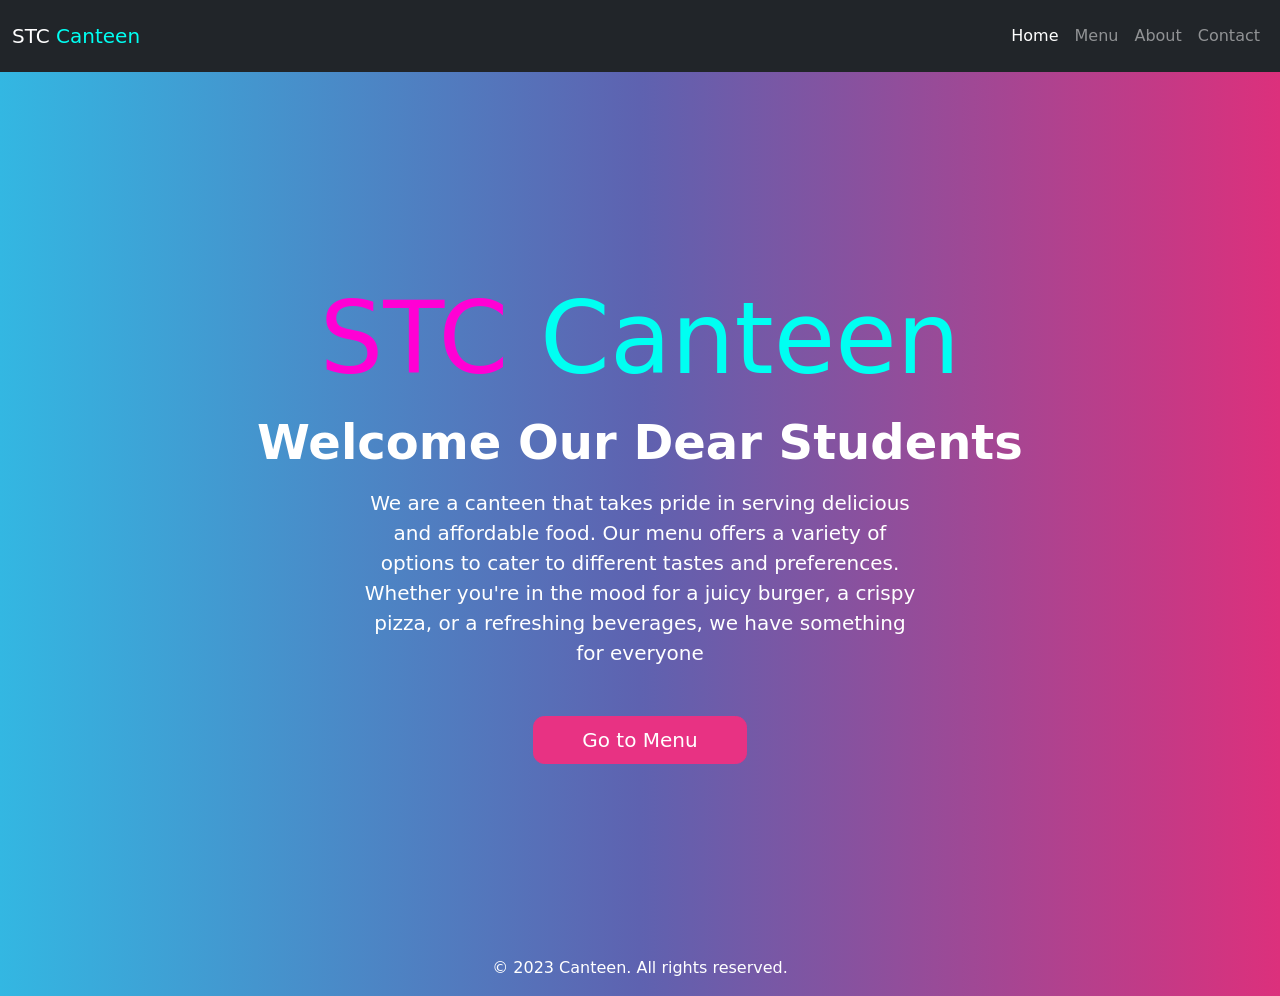
==== index.html @ 13a93c4c "Initial commit" ====
<!DOCTYPE html>
<html lang="en">

<head>
    <meta charset="UTF-8">
    <meta name="viewport" content="width=device-width, initial-scale=1.0">
    <title>Canteen Website - Home</title>
    <link rel="stylesheet" href="link rel=" href="https://fonts.googleapis.com">
    <link rel="preconnect" href="https://fonts.gstatic.com" crossorigin>
    <link
        href="https://fonts.googleapis.com/css2?family=Nunito:ital,wght@0,200;0,300;0,400;0,500;0,600;0,700;0,800;0,900;0,1000;1,200;1,300;1,400;1,500;1,600;1,700;1,800;1,900;1,1000&display=swap"
        rel="stylesheet">
    <link rel="stylesheet" href="https://stackpath.bootstrapcdn.com/bootstrap/4.5.2/css/bootstrap.min.css">
    <link rel="stylesheet" href="bootstrap.min (1).css">
    <link rel="stylesheet" href="style.css">
</head>

<body class="d-flex flex-column h-100">
    <header>
        <nav class=" navbar navbar-expand-lg navbar-dark bg-dark">
            <div class="container-fluid">
                <div class="navbar-brand">STC <span>Canteen</span></div>
                <button class="navbar-toggler" type="button" data-toggle="collapse" data-target="#navbarNav"
                    aria-controls="navbarNav" aria-expanded="false" aria-label="Toggle navigation">
                    <span class="navbar-toggler-icon"></span>
                </button>
                <div class="collapse navbar-collapse" id="navbarNav">
                    <ul class="navbar-nav ml-auto">
                        <li class="nav-item active">
                            <a class="nav-link" href="index.html">Home</a>
                        </li>
                        <li class="nav-item">
                            <a class="nav-link" href="menu.html">Menu</a>
                        </li>
                        <li class="nav-item">
                            <a class="nav-link" href="about.html">About</a>
                        </li>
                        <li class="nav-item">
                            <a class="nav-link" href="contact.html">Contact</a>
                        </li>
                    </ul>
                </div>
            </div>
        </nav>
    </header>
    <main>
        <div class="px-4 py-5 my-5 text-center">
            <div class="logo">STC<span> Canteen</span></div>
            <h1 class="display-5 fw-bold text-body-emphasis">Welcome Our Dear Students</h1>
            <div class="col-lg-6 mx-auto">
                <p class="lead mb-4">We are a canteen that takes pride in serving delicious and affordable food. Our menu offers a variety of options to cater to different tastes and preferences. Whether you're in the mood for a juicy burger, a crispy pizza, or a refreshing beverages, we have something for everyone</p>
                <div class="d-grid gap-2 d-sm-flex justify-content-sm-center">
                    <button type="button" class="btn btn-primary btn-lg px-4 gap-3"><a href="menu.html">Go to Menu</a></button>
                </div>
            </div>
        </div>
    </main>
    <footer>
        <div class="container text-center">
          <p>&copy; 2023 Canteen. All rights reserved.</p>
        </div>
      </footer>
</body>

</html>
---- style.css ----
/* Add custom styles here */

  
  #menu h2 {
    margin-bottom: 40px;
  }
  
  .card {
    border: none;
    transition: transform 0.2s;
  }
  
  .card:hover {
    transform: scale(1.05);
  }
.logo{
    font-size: 100px;
    font-weight: 30px;
    color: rgb(255, 0, 212);
}
span{
    color: rgb(0, 255, 242);
}
.nav-brand{
    color: rgb(255, 0, 212);
}
a{
    text-decoration: none;
}
svg.bi bi-facebook{
    padding: 100px;
}
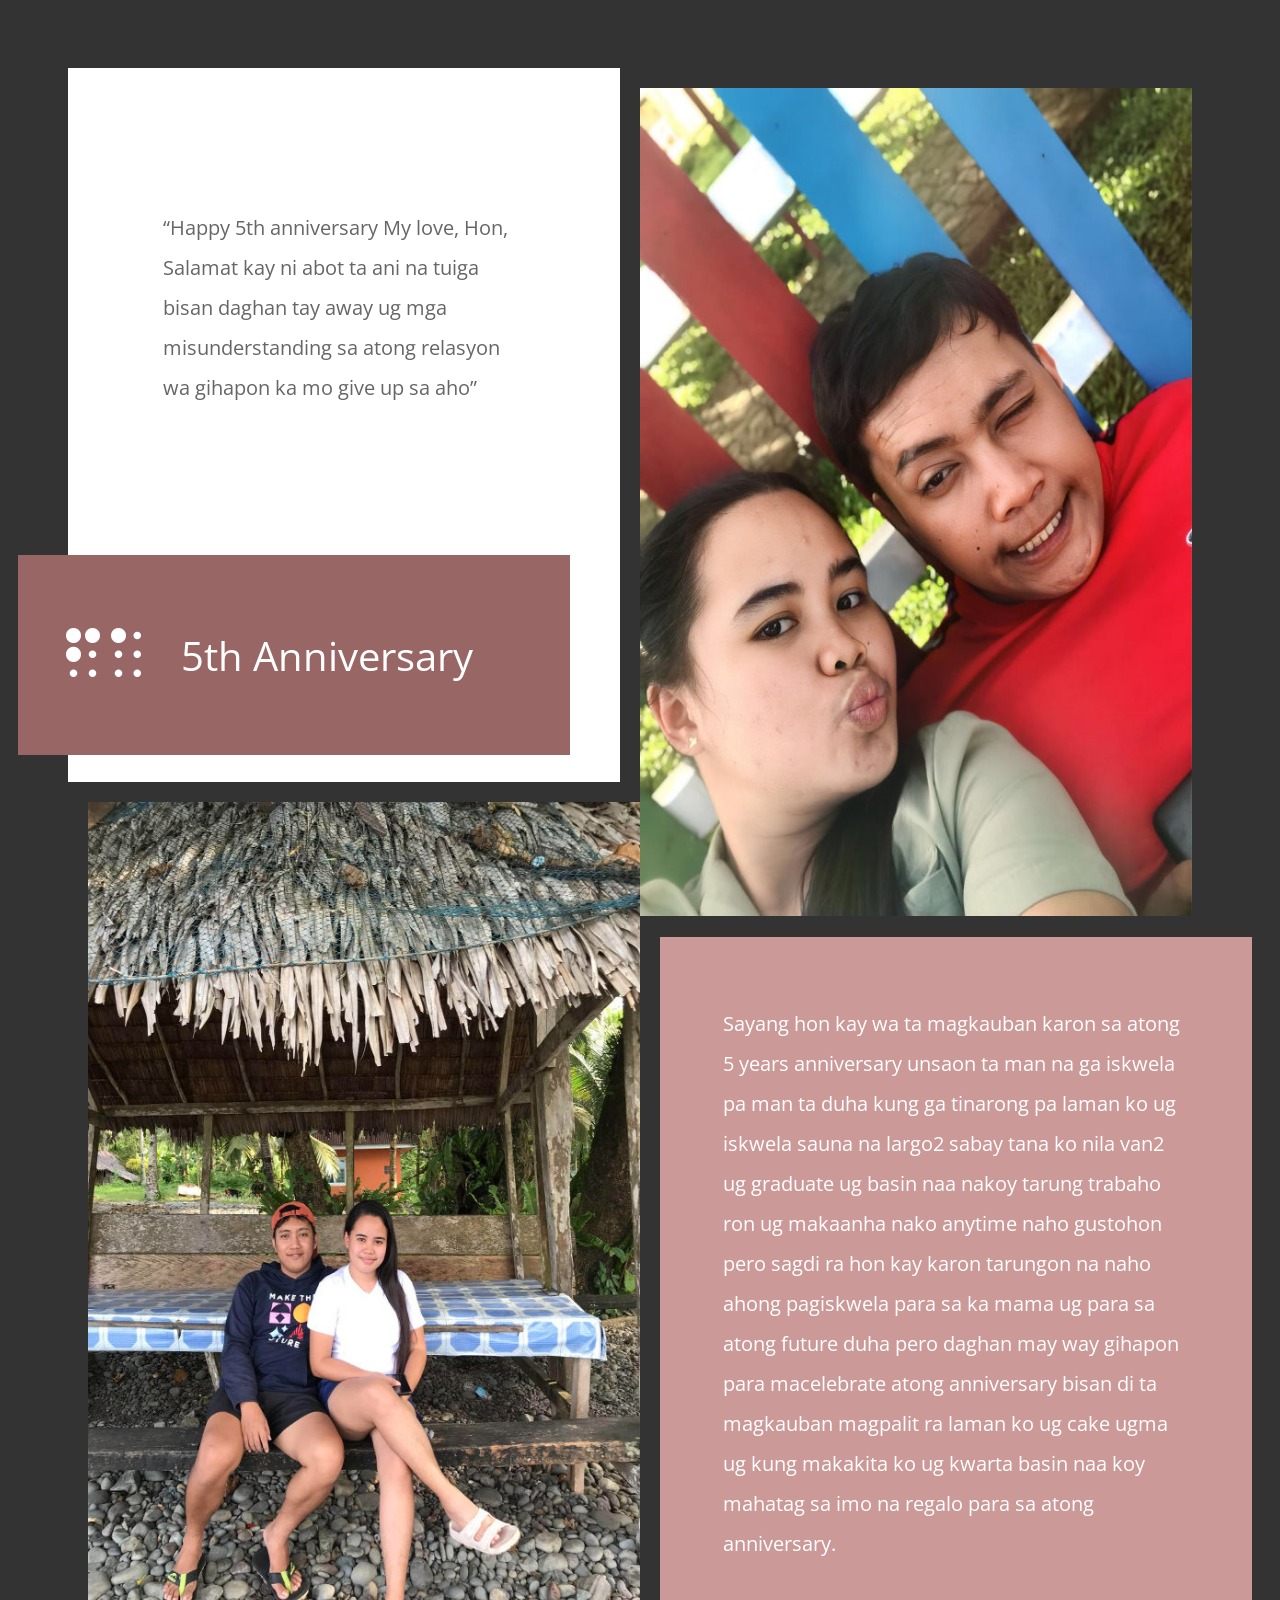
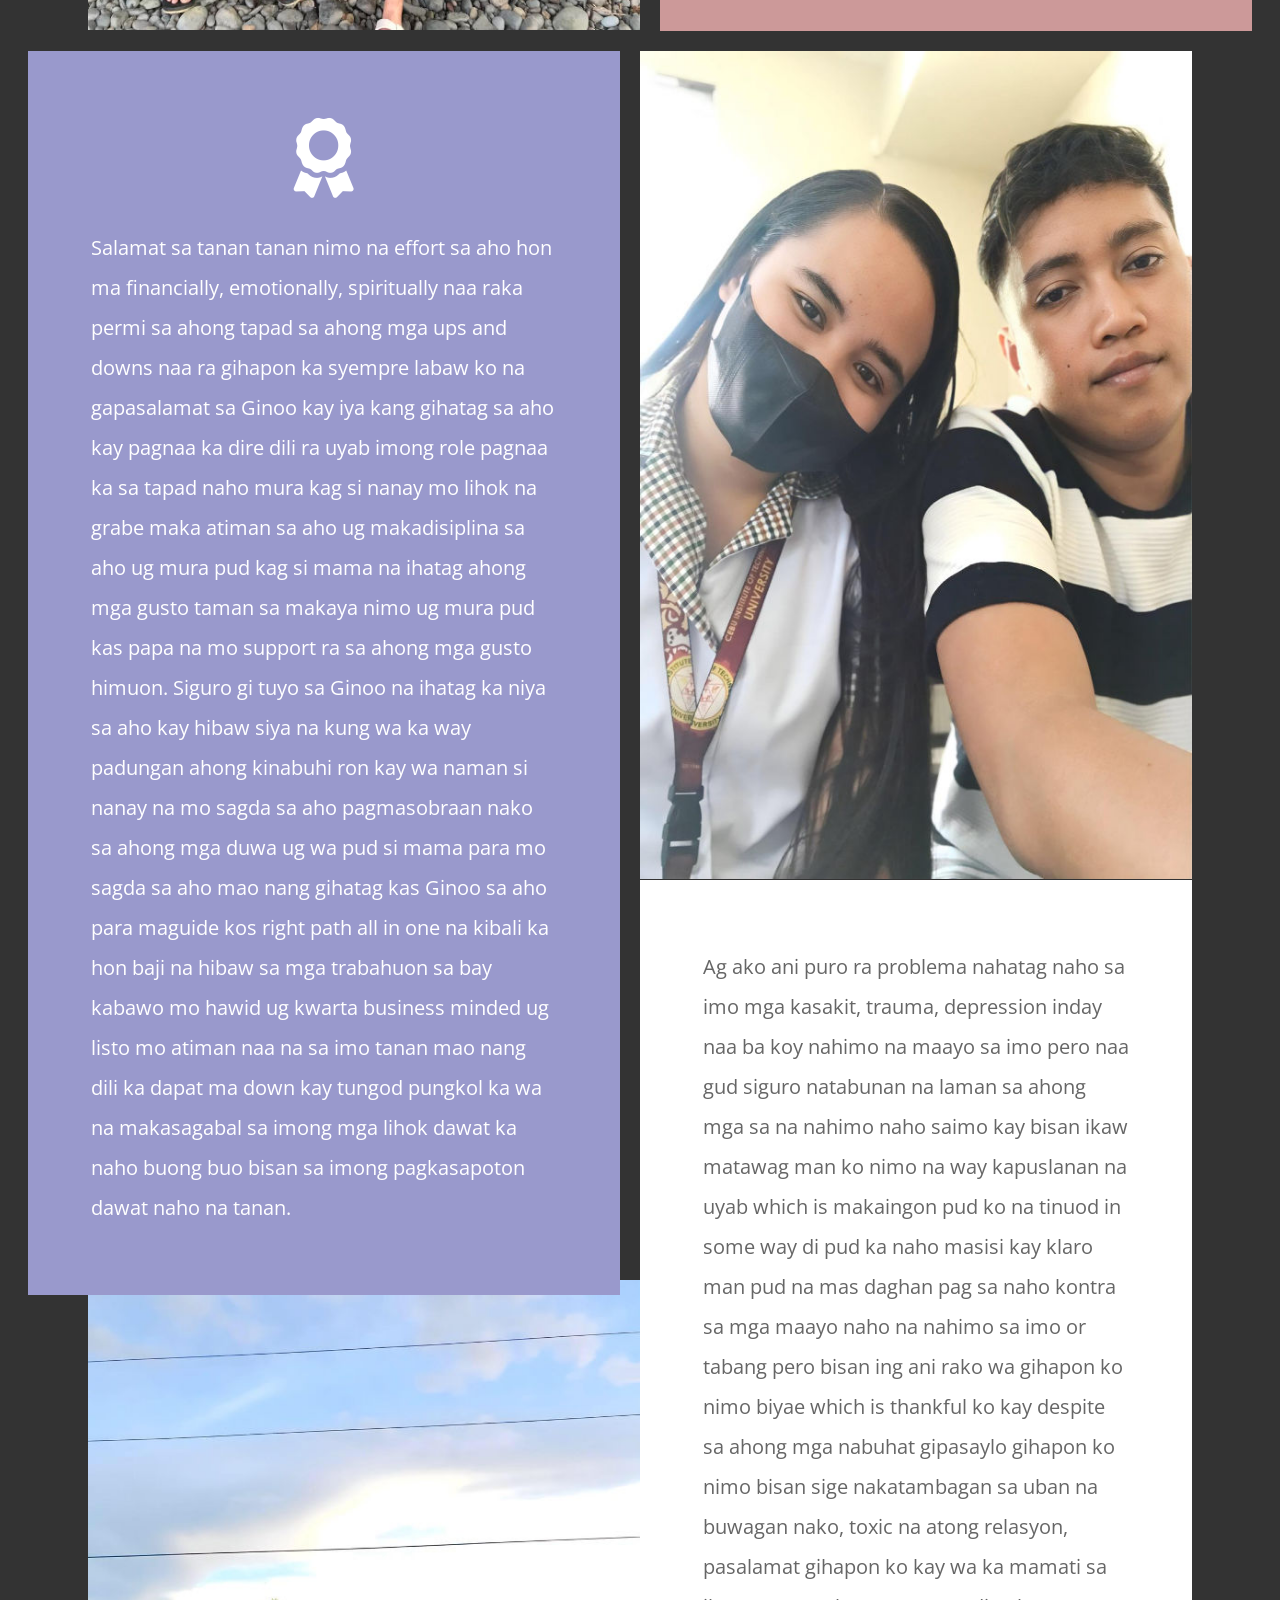
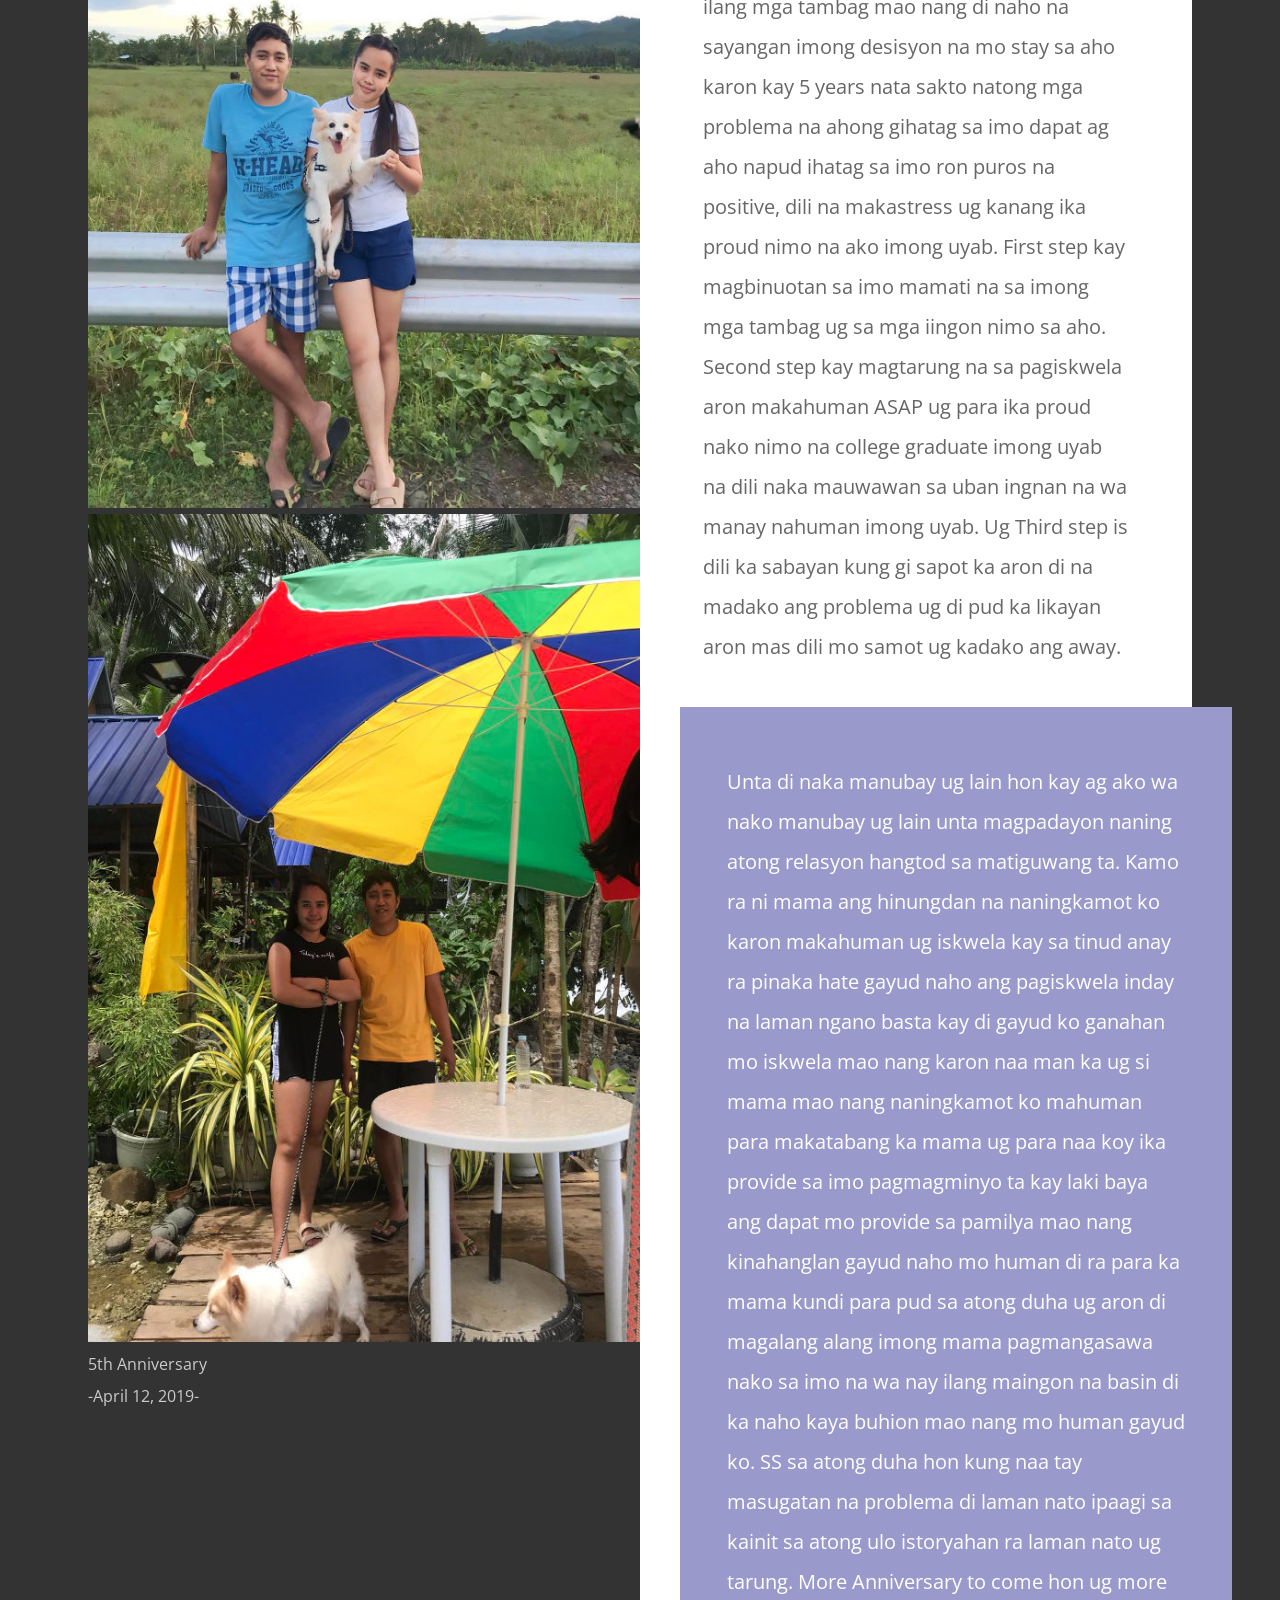
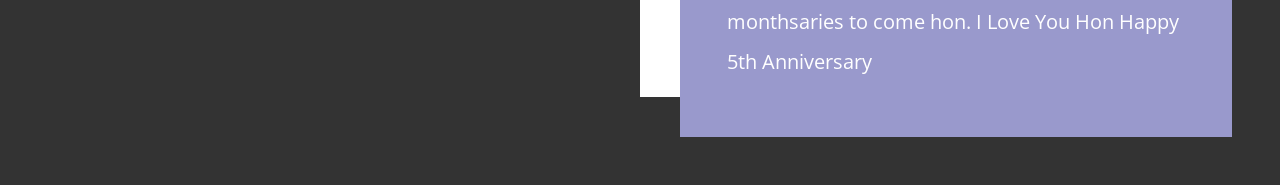
==== commit cb80a4be: "initial commit" ====
--- a/index.html
+++ b/index.html
@@ -4,62 +4,171 @@
 <head>
     <meta charset="UTF-8">
     <meta name="viewport" content="width=device-width, initial-scale=1.0">
-    <title>Canteen Website - Home</title>
-    <link rel="stylesheet" href="link rel=" href="https://fonts.googleapis.com">
-    <link rel="preconnect" href="https://fonts.gstatic.com" crossorigin>
-    <link
-        href="https://fonts.googleapis.com/css2?family=Nunito:ital,wght@0,200;0,300;0,400;0,500;0,600;0,700;0,800;0,900;0,1000;1,200;1,300;1,400;1,500;1,600;1,700;1,800;1,900;1,1000&display=swap"
-        rel="stylesheet">
-    <link rel="stylesheet" href="https://stackpath.bootstrapcdn.com/bootstrap/4.5.2/css/bootstrap.min.css">
-    <link rel="stylesheet" href="bootstrap.min (1).css">
-    <link rel="stylesheet" href="style.css">
+    <meta http-equiv="X-UA-Compatible" content="ie=edge">
+    <title>5th Anniversary</title>
+
+    <link rel="stylesheet" href="https://fonts.googleapis.com/css?family=Open+Sans:400,600">
+    <link rel="stylesheet" href="css/all.min.css">
+    <link rel="stylesheet" href="css/tooplate-style.css">
 </head>
 
-<body class="d-flex flex-column h-100">
-    <header>
-        <nav class=" navbar navbar-expand-lg navbar-dark bg-dark">
-            <div class="container-fluid">
-                <div class="navbar-brand">STC <span>Canteen</span></div>
-                <button class="navbar-toggler" type="button" data-toggle="collapse" data-target="#navbarNav"
-                    aria-controls="navbarNav" aria-expanded="false" aria-label="Toggle navigation">
-                    <span class="navbar-toggler-icon"></span>
-                </button>
-                <div class="collapse navbar-collapse" id="navbarNav">
-                    <ul class="navbar-nav ml-auto">
-                        <li class="nav-item active">
-                            <a class="nav-link" href="index.html">Home</a>
-                        </li>
-                        <li class="nav-item">
-                            <a class="nav-link" href="menu.html">Menu</a>
-                        </li>
-                        <li class="nav-item">
-                            <a class="nav-link" href="about.html">About</a>
-                        </li>
-                        <li class="nav-item">
-                            <a class="nav-link" href="contact.html">Contact</a>
-                        </li>
-                    </ul>
+<body class="tm-bg-dark">
+    <main class="tm-container masonry">
+        <div class="item tm-bg-white tm-block tm-block-left" data-desktop-seq-no="1" data-mobile-seq-no="1">
+            <p class="tm-hero-text">&ldquo;Happy 5th anniversary My love, Hon, Salamat kay ni abot ta ani na tuiga bisan daghan tay away
+                 ug mga misunderstanding sa atong relasyon wa gihapon ka mo give up sa aho&rdquo;</p>
+            <header class="tm-block-brand">
+                <div class="tm-bg-primary-dark tm-text-white tm-block-brand-inner">
+                    <i class="fas fa-braille fa-3x"></i>
+                    <h1 class="tm-brand-name">5th Anniversary</h1>
                 </div>
+            </header>
+        </div>
+        <div class="item" data-desktop-seq-no="2" data-mobile-seq-no="4">
+            <img src="img/jen1.jpg" alt="Image" class="tm-img-left">
+        </div>
+        <div class="item tm-bg-secondary tm-text-white tm-block tm-block-wider tm-block-pad tm-block-left-2" data-desktop-seq-no="3"
+            data-mobile-seq-no="5">
+            <i class="fas fa-award fa-4x tm-block-icon"></i>
+            <p>Salamat sa tanan tanan nimo na effort sa aho hon ma financially, emotionally, spiritually naa raka permi sa ahong tapad sa ahong mga ups and downs naa ra gihapon ka syempre labaw ko na gapasalamat sa Ginoo kay iya kang gihatag sa aho kay pagnaa ka dire dili ra uyab imong role pagnaa ka sa tapad naho 
+                mura kag si nanay mo lihok na grabe maka atiman sa aho ug makadisiplina sa aho ug mura pud kag si mama na ihatag ahong mga gusto taman sa makaya nimo ug mura pud kas papa na mo support ra sa ahong mga gusto himuon. Siguro gi tuyo sa Ginoo na ihatag ka niya sa aho kay hibaw siya na kung wa ka way padungan ahong kinabuhi ron kay wa naman si nanay na mo sagda sa aho pagmasobraan nako sa ahong mga duwa ug wa pud si mama para mo sagda sa aho 
+                mao nang gihatag kas Ginoo sa aho para maguide kos right path all in one na kibali ka hon baji na hibaw sa mga trabahuon sa bay kabawo mo hawid ug kwarta business minded ug listo mo atiman naa na sa imo tanan mao nang dili ka dapat ma down kay tungod pungkol ka wa na makasagabal sa imong mga lihok dawat ka naho buong buo bisan sa imong pagkasapoton dawat naho na tanan.</p>
+        </div>
+        <div class="item" data-desktop-seq-no="4" data-mobile-seq-no="8">
+            <img src="img/jen2.jpg" alt="Image" class="tm-img-left">
+        </div>
+        <div class="item" data-desktop-seq-no="4" data-mobile-seq-no="8">
+            <img src="img/jen5.jpg" alt="Image" class="tm-img-left">
+        </div>
+        <div class="tm-footer" id="tmFooter" data-desktop-seq-no="5" data-mobile-seq-no="9">
+            <footer>
+                
+                <p>5th Anniversary </p>
+                <p>-April 12, 2019-</p>
+            </footer>
+        </div>
+        <div class="item" data-desktop-seq-no="6" data-mobile-seq-no="2">
+            <img src="img/jen3.jpg" alt="Image">
+        </div>
+        <div class="item tm-block-right" data-desktop-seq-no="7" data-mobile-seq-no="3">
+            <div class="tm-block-right-inner tm-bg-primary-light tm-text-white tm-block tm-block-wider tm-block-pad">
+                
+                <p> Sayang hon kay wa ta magkauban karon sa atong 5 years anniversary unsaon ta man na ga iskwela pa man ta duha kung ga tinarong pa laman ko ug iskwela sauna na largo2 sabay tana ko nila van2 ug graduate ug basin naa nakoy tarung trabaho ron ug makaanha nako anytime naho gustohon pero sagdi ra hon kay karon tarungon na naho ahong pagiskwela para sa ka mama ug para sa atong future duha pero daghan may way gihapon para macelebrate atong anniversary bisan di ta magkauban magpalit ra laman ko ug cake ugma 
+                    ug kung makakita ko ug kwarta basin naa koy mahatag sa imo na regalo para sa atong anniversary.</p>
             </div>
-        </nav>
-    </header>
-    <main>
-        <div class="px-4 py-5 my-5 text-center">
-            <div class="logo">STC<span> Canteen</span></div>
-            <h1 class="display-5 fw-bold text-body-emphasis">Welcome Our Dear Students</h1>
-            <div class="col-lg-6 mx-auto">
-                <p class="lead mb-4">We are a canteen that takes pride in serving delicious and affordable food. Our menu offers a variety of options to cater to different tastes and preferences. Whether you're in the mood for a juicy burger, a crispy pizza, or a refreshing beverages, we have something for everyone</p>
-                <div class="d-grid gap-2 d-sm-flex justify-content-sm-center">
-                    <button type="button" class="btn btn-primary btn-lg px-4 gap-3"><a href="menu.html">Go to Menu</a></button>
+        </div>
+
+        <div class="item" data-desktop-seq-no="8" data-mobile-seq-no="6">
+            <img src="img/jen4.jpg" alt="Image">
+        </div>
+
+        <div class="item tm-bg-white tm-block tm-form-section" data-desktop-seq-no="9" data-mobile-seq-no="7">
+            <div class="tm-form-container tm-block-pad tm-pb-0">
+                <header>
+                    <p>Ag ako ani puro ra problema nahatag naho sa imo mga kasakit, trauma, depression inday naa ba koy nahimo na maayo sa imo pero naa gud siguro natabunan na laman sa ahong mga sa na nahimo naho saimo kay bisan ikaw matawag man ko nimo na way kapuslanan na uyab which is makaingon pud ko na tinuod in some way di pud ka naho masisi kay klaro man pud na mas daghan pag sa naho kontra sa mga maayo naho na nahimo sa imo or tabang pero bisan ing ani rako wa gihapon ko nimo biyae which is thankful ko kay despite sa ahong mga nabuhat gipasaylo gihapon ko nimo bisan sige nakatambagan sa uban na buwagan nako,
+                         toxic na atong relasyon, pasalamat gihapon ko kay wa ka mamati sa ilang mga tambag mao nang di naho na sayangan imong desisyon na mo stay sa aho karon kay 5 years nata sakto natong mga problema na ahong gihatag sa imo dapat ag aho napud ihatag sa imo ron puros na positive, dili na makastress ug kanang ika proud nimo na ako imong uyab.
+                         First step kay magbinuotan sa imo mamati na sa imong mga tambag ug sa mga iingon nimo sa aho. Second step kay magtarung na sa pagiskwela aron makahuman ASAP ug para ika proud nako nimo na college graduate imong uyab na dili naka mauwawan sa uban ingnan na wa manay nahuman imong uyab.
+                         Ug Third step is dili ka sabayan kung gi sapot ka aron di na madako ang problema ug di pud ka likayan aron mas dili mo samot ug kadako ang away.</p>
+                </header>
+                
+            </div>
+
+            <div class="tm-form-section-tag">
+                <div class="tm-bg-secondary tm-text-white tm-block-pad tm-form-section-tag-inner">
+                    
+                    <p>Unta di naka manubay ug lain hon kay ag ako wa nako manubay ug lain unta magpadayon naning atong relasyon hangtod sa matiguwang ta.
+                        Kamo ra ni mama ang hinungdan na naningkamot ko karon makahuman ug iskwela kay sa tinud anay ra pinaka hate gayud naho ang pagiskwela inday na laman ngano basta kay di gayud ko ganahan mo iskwela mao nang karon naa man ka ug si mama mao nang naningkamot ko mahuman para makatabang ka mama ug para naa koy ika provide sa imo pagmagminyo ta kay laki baya ang dapat mo provide sa pamilya mao nang 
+                        kinahanglan gayud naho mo human di ra para ka mama kundi para pud sa atong duha ug aron di magalang alang imong mama pagmangasawa nako sa imo na wa nay ilang maingon na basin di ka naho kaya buhion mao nang mo human gayud ko. SS sa atong duha hon kung naa tay masugatan na problema di laman nato ipaagi sa kainit sa atong ulo istoryahan ra laman nato ug tarung. More Anniversary to come hon ug more monthsaries to come hon.
+                        I Love You Hon Happy 5th Anniversary</p>
                 </div>
             </div>
         </div>
+        
+
     </main>
-    <footer>
-        <div class="container text-center">
-          <p>&copy; 2023 Canteen. All rights reserved.</p>
-        </div>
-      </footer>
+    <script src="js/jquery-3.3.1.min.js"></script>
+    <script>
+
+        let callAdjustLayout;
+        let currentLayout = "desktop",
+            nextLayout = "desktop";
+
+        function detectIE() {
+            var ua = window.navigator.userAgent;
+
+            var msie = ua.indexOf('MSIE ');
+            if (msie > 0) {
+                return parseInt(ua.substring(msie + 5, ua.indexOf('.', msie)), 10);
+            }
+
+            var trident = ua.indexOf('Trident/');
+            if (trident > 0) {
+                var rv = ua.indexOf('rv:');
+                return parseInt(ua.substring(rv + 3, ua.indexOf('.', rv)), 10);
+            }
+
+            var edge = ua.indexOf('Edge/');
+            if (edge > 0) {
+                return parseInt(ua.substring(edge + 5, ua.indexOf('.', edge)), 10);
+            }
+
+            return false;
+        }
+
+
+        function adjustLayout() {
+            let block1, block2, block3, block4, block5, block6, block7, block8, block9;
+
+            if (window.innerWidth <= 1199) {
+                nextLayout = "mobile";
+                block1 = $("div[data-mobile-seq-no='1']");
+                block2 = $("div[data-mobile-seq-no='2']");
+                block3 = $("div[data-mobile-seq-no='3']");
+                block4 = $("div[data-mobile-seq-no='4']");
+                block5 = $("div[data-mobile-seq-no='5']");
+                block6 = $("div[data-mobile-seq-no='6']");
+                block7 = $("div[data-mobile-seq-no='7']");
+                block8 = $("div[data-mobile-seq-no='8']");
+                block9 = $("div[data-mobile-seq-no='9']");
+            } else {
+                nextLayout = "desktop";
+                block1 = $("div[data-desktop-seq-no='1']");
+                block2 = $("div[data-desktop-seq-no='2']");
+                block3 = $("div[data-desktop-seq-no='3']");
+                block4 = $("div[data-desktop-seq-no='4']");
+                block5 = $("div[data-desktop-seq-no='5']");
+                block6 = $("div[data-desktop-seq-no='6']");
+                block7 = $("div[data-desktop-seq-no='7']");
+                block8 = $("div[data-desktop-seq-no='8']");
+                block9 = $("div[data-desktop-seq-no='9']");
+            }
+
+            if (nextLayout !== currentLayout) {
+                block1.after(block2.detach());
+                block2.after(block3.detach());
+                block3.after(block4.detach());
+                block4.after(block5.detach());
+                block5.after(block6.detach());
+                block6.after(block7.detach());
+                block7.after(block8.detach());
+                block8.after(block9.detach());
+                currentLayout = nextLayout;
+            }
+        }
+
+        window.onresize = function () {
+            clearTimeout(callAdjustLayout);
+            callAdjustLayout = setTimeout(adjustLayout, 100);
+        }
+
+        $(function () {
+            if (detectIE()) {
+                alert('Please use the latest version of Chrome or Firefox for best browsing experience.');
+            }
+
+            adjustLayout();
+        })
+    </script>
 </body>
 
 </html>
--- a/css/all.min.css
+++ b/css/all.min.css
@@ -0,0 +1,5 @@
+/*!
+ * Font Awesome Free 5.3.1 by @fontawesome - https://fontawesome.com
+ * License - https://fontawesome.com/license/free (Icons: CC BY 4.0, Fonts: SIL OFL 1.1, Code: MIT License)
+ */
+.fa,.fab,.fal,.far,.fas{-moz-osx-font-smoothing:grayscale;-webkit-font-smoothing:antialiased;display:inline-block;font-style:normal;font-variant:normal;text-rendering:auto;line-height:1}.fa-lg{font-size:1.33333em;line-height:.75em;vertical-align:-.0667em}.fa-xs{font-size:.75em}.fa-sm{font-size:.875em}.fa-1x{font-size:1em}.fa-2x{font-size:2em}.fa-3x{font-size:3em}.fa-4x{font-size:4em}.fa-5x{font-size:5em}.fa-6x{font-size:6em}.fa-7x{font-size:7em}.fa-8x{font-size:8em}.fa-9x{font-size:9em}.fa-10x{font-size:10em}.fa-fw{text-align:center;width:1.25em}.fa-ul{list-style-type:none;margin-left:2.5em;padding-left:0}.fa-ul>li{position:relative}.fa-li{left:-2em;position:absolute;text-align:center;width:2em;line-height:inherit}.fa-border{border:.08em solid #eee;border-radius:.1em;padding:.2em .25em .15em}.fa-pull-left{float:left}.fa-pull-right{float:right}.fa.fa-pull-left,.fab.fa-pull-left,.fal.fa-pull-left,.far.fa-pull-left,.fas.fa-pull-left{margin-right:.3em}.fa.fa-pull-right,.fab.fa-pull-right,.fal.fa-pull-right,.far.fa-pull-right,.fas.fa-pull-right{margin-left:.3em}.fa-spin{animation:fa-spin 2s infinite linear}.fa-pulse{animation:fa-spin 1s infinite steps(8)}@keyframes fa-spin{0%{transform:rotate(0deg)}to{transform:rotate(1turn)}}.fa-rotate-90{-ms-filter:"progid:DXImageTransform.Microsoft.BasicImage(rotation=1)";transform:rotate(90deg)}.fa-rotate-180{-ms-filter:"progid:DXImageTransform.Microsoft.BasicImage(rotation=2)";transform:rotate(180deg)}.fa-rotate-270{-ms-filter:"progid:DXImageTransform.Microsoft.BasicImage(rotation=3)";transform:rotate(270deg)}.fa-flip-horizontal{-ms-filter:"progid:DXImageTransform.Microsoft.BasicImage(rotation=0, mirror=1)";transform:scaleX(-1)}.fa-flip-vertical{transform:scaleY(-1)}.fa-flip-horizontal.fa-flip-vertical,.fa-flip-vertical{-ms-filter:"progid:DXImageTransform.Microsoft.BasicImage(rotation=2, mirror=1)"}.fa-flip-horizontal.fa-flip-vertical{transform:scale(-1)}:root .fa-flip-horizontal,:root .fa-flip-vertical,:root .fa-rotate-90,:root .fa-rotate-180,:root .fa-rotate-270{-webkit-filter:none;filter:none}.fa-stack{display:inline-block;height:2em;line-height:2em;position:relative;vertical-align:middle;width:2em}.fa-stack-1x,.fa-stack-2x{left:0;position:absolute;text-align:center;width:100%}.fa-stack-1x{line-height:inherit}.fa-stack-2x{font-size:2em}.fa-inverse{color:#fff}.fa-500px:before{content:"\f26e"}.fa-accessible-icon:before{content:"\f368"}.fa-accusoft:before{content:"\f369"}.fa-ad:before{content:"\f641"}.fa-address-book:before{content:"\f2b9"}.fa-address-card:before{content:"\f2bb"}.fa-adjust:before{content:"\f042"}.fa-adn:before{content:"\f170"}.fa-adversal:before{content:"\f36a"}.fa-affiliatetheme:before{content:"\f36b"}.fa-air-freshener:before{content:"\f5d0"}.fa-algolia:before{content:"\f36c"}.fa-align-center:before{content:"\f037"}.fa-align-justify:before{content:"\f039"}.fa-align-left:before{content:"\f036"}.fa-align-right:before{content:"\f038"}.fa-alipay:before{content:"\f642"}.fa-allergies:before{content:"\f461"}.fa-amazon:before{content:"\f270"}.fa-amazon-pay:before{content:"\f42c"}.fa-ambulance:before{content:"\f0f9"}.fa-american-sign-language-interpreting:before{content:"\f2a3"}.fa-amilia:before{content:"\f36d"}.fa-anchor:before{content:"\f13d"}.fa-android:before{content:"\f17b"}.fa-angellist:before{content:"\f209"}.fa-angle-double-down:before{content:"\f103"}.fa-angle-double-left:before{content:"\f100"}.fa-angle-double-right:before{content:"\f101"}.fa-angle-double-up:before{content:"\f102"}.fa-angle-down:before{content:"\f107"}.fa-angle-left:before{content:"\f104"}.fa-angle-right:before{content:"\f105"}.fa-angle-up:before{content:"\f106"}.fa-angry:before{content:"\f556"}.fa-angrycreative:before{content:"\f36e"}.fa-angular:before{content:"\f420"}.fa-ankh:before{content:"\f644"}.fa-app-store:before{content:"\f36f"}.fa-app-store-ios:before{content:"\f370"}.fa-apper:before{content:"\f371"}.fa-apple:before{content:"\f179"}.fa-apple-alt:before{content:"\f5d1"}.fa-apple-pay:before{content:"\f415"}.fa-archive:before{content:"\f187"}.fa-archway:before{content:"\f557"}.fa-arrow-alt-circle-down:before{content:"\f358"}.fa-arrow-alt-circle-left:before{content:"\f359"}.fa-arrow-alt-circle-right:before{content:"\f35a"}.fa-arrow-alt-circle-up:before{content:"\f35b"}.fa-arrow-circle-down:before{content:"\f0ab"}.fa-arrow-circle-left:before{content:"\f0a8"}.fa-arrow-circle-right:before{content:"\f0a9"}.fa-arrow-circle-up:before{content:"\f0aa"}.fa-arrow-down:before{content:"\f063"}.fa-arrow-left:before{content:"\f060"}.fa-arrow-right:before{content:"\f061"}.fa-arrow-up:before{content:"\f062"}.fa-arrows-alt:before{content:"\f0b2"}.fa-arrows-alt-h:before{content:"\f337"}.fa-arrows-alt-v:before{content:"\f338"}.fa-assistive-listening-systems:before{content:"\f2a2"}.fa-asterisk:before{content:"\f069"}.fa-asymmetrik:before{content:"\f372"}.fa-at:before{content:"\f1fa"}.fa-atlas:before{content:"\f558"}.fa-atom:before{content:"\f5d2"}.fa-audible:before{content:"\f373"}.fa-audio-description:before{content:"\f29e"}.fa-autoprefixer:before{content:"\f41c"}.fa-avianex:before{content:"\f374"}.fa-aviato:before{content:"\f421"}.fa-award:before{content:"\f559"}.fa-aws:before{content:"\f375"}.fa-backspace:before{content:"\f55a"}.fa-backward:before{content:"\f04a"}.fa-balance-scale:before{content:"\f24e"}.fa-ban:before{content:"\f05e"}.fa-band-aid:before{content:"\f462"}.fa-bandcamp:before{content:"\f2d5"}.fa-barcode:before{content:"\f02a"}.fa-bars:before{content:"\f0c9"}.fa-baseball-ball:before{content:"\f433"}.fa-basketball-ball:before{content:"\f434"}.fa-bath:before{content:"\f2cd"}.fa-battery-empty:before{content:"\f244"}.fa-battery-full:before{content:"\f240"}.fa-battery-half:before{content:"\f242"}.fa-battery-quarter:before{content:"\f243"}.fa-battery-three-quarters:before{content:"\f241"}.fa-bed:before{content:"\f236"}.fa-beer:before{content:"\f0fc"}.fa-behance:before{content:"\f1b4"}.fa-behance-square:before{content:"\f1b5"}.fa-bell:before{content:"\f0f3"}.fa-bell-slash:before{content:"\f1f6"}.fa-bezier-curve:before{content:"\f55b"}.fa-bible:before{content:"\f647"}.fa-bicycle:before{content:"\f206"}.fa-bimobject:before{content:"\f378"}.fa-binoculars:before{content:"\f1e5"}.fa-birthday-cake:before{content:"\f1fd"}.fa-bitbucket:before{content:"\f171"}.fa-bitcoin:before{content:"\f379"}.fa-bity:before{content:"\f37a"}.fa-black-tie:before{content:"\f27e"}.fa-blackberry:before{content:"\f37b"}.fa-blender:before{content:"\f517"}.fa-blind:before{content:"\f29d"}.fa-blogger:before{content:"\f37c"}.fa-blogger-b:before{content:"\f37d"}.fa-bluetooth:before{content:"\f293"}.fa-bluetooth-b:before{content:"\f294"}.fa-bold:before{content:"\f032"}.fa-bolt:before{content:"\f0e7"}.fa-bomb:before{content:"\f1e2"}.fa-bone:before{content:"\f5d7"}.fa-bong:before{content:"\f55c"}.fa-book:before{content:"\f02d"}.fa-book-open:before{content:"\f518"}.fa-book-reader:before{content:"\f5da"}.fa-bookmark:before{content:"\f02e"}.fa-bowling-ball:before{content:"\f436"}.fa-box:before{content:"\f466"}.fa-box-open:before{content:"\f49e"}.fa-boxes:before{content:"\f468"}.fa-braille:before{content:"\f2a1"}.fa-brain:before{content:"\f5dc"}.fa-briefcase:before{content:"\f0b1"}.fa-briefcase-medical:before{content:"\f469"}.fa-broadcast-tower:before{content:"\f519"}.fa-broom:before{content:"\f51a"}.fa-brush:before{content:"\f55d"}.fa-btc:before{content:"\f15a"}.fa-bug:before{content:"\f188"}.fa-building:before{content:"\f1ad"}.fa-bullhorn:before{content:"\f0a1"}.fa-bullseye:before{content:"\f140"}.fa-burn:before{content:"\f46a"}.fa-buromobelexperte:before{content:"\f37f"}.fa-bus:before{content:"\f207"}.fa-bus-alt:before{content:"\f55e"}.fa-business-time:before{content:"\f64a"}.fa-buysellads:before{content:"\f20d"}.fa-calculator:before{content:"\f1ec"}.fa-calendar:before{content:"\f133"}.fa-calendar-alt:before{content:"\f073"}.fa-calendar-check:before{content:"\f274"}.fa-calendar-minus:before{content:"\f272"}.fa-calendar-plus:before{content:"\f271"}.fa-calendar-times:before{content:"\f273"}.fa-camera:before{content:"\f030"}.fa-camera-retro:before{content:"\f083"}.fa-cannabis:before{content:"\f55f"}.fa-capsules:before{content:"\f46b"}.fa-car:before{content:"\f1b9"}.fa-car-alt:before{content:"\f5de"}.fa-car-battery:before{content:"\f5df"}.fa-car-crash:before{content:"\f5e1"}.fa-car-side:before{content:"\f5e4"}.fa-caret-down:before{content:"\f0d7"}.fa-caret-left:before{content:"\f0d9"}.fa-caret-right:before{content:"\f0da"}.fa-caret-square-down:before{content:"\f150"}.fa-caret-square-left:before{content:"\f191"}.fa-caret-square-right:before{content:"\f152"}.fa-caret-square-up:before{content:"\f151"}.fa-caret-up:before{content:"\f0d8"}.fa-cart-arrow-down:before{content:"\f218"}.fa-cart-plus:before{content:"\f217"}.fa-cc-amazon-pay:before{content:"\f42d"}.fa-cc-amex:before{content:"\f1f3"}.fa-cc-apple-pay:before{content:"\f416"}.fa-cc-diners-club:before{content:"\f24c"}.fa-cc-discover:before{content:"\f1f2"}.fa-cc-jcb:before{content:"\f24b"}.fa-cc-mastercard:before{content:"\f1f1"}.fa-cc-paypal:before{content:"\f1f4"}.fa-cc-stripe:before{content:"\f1f5"}.fa-cc-visa:before{content:"\f1f0"}.fa-centercode:before{content:"\f380"}.fa-certificate:before{content:"\f0a3"}.fa-chalkboard:before{content:"\f51b"}.fa-chalkboard-teacher:before{content:"\f51c"}.fa-charging-station:before{content:"\f5e7"}.fa-chart-area:before{content:"\f1fe"}.fa-chart-bar:before{content:"\f080"}.fa-chart-line:before{content:"\f201"}.fa-chart-pie:before{content:"\f200"}.fa-check:before{content:"\f00c"}.fa-check-circle:before{content:"\f058"}.fa-check-double:before{content:"\f560"}.fa-check-square:before{content:"\f14a"}.fa-chess:before{content:"\f439"}.fa-chess-bishop:before{content:"\f43a"}.fa-chess-board:before{content:"\f43c"}.fa-chess-king:before{content:"\f43f"}.fa-chess-knight:before{content:"\f441"}.fa-chess-pawn:before{content:"\f443"}.fa-chess-queen:before{content:"\f445"}.fa-chess-rook:before{content:"\f447"}.fa-chevron-circle-down:before{content:"\f13a"}.fa-chevron-circle-left:before{content:"\f137"}.fa-chevron-circle-right:before{content:"\f138"}.fa-chevron-circle-up:before{content:"\f139"}.fa-chevron-down:before{content:"\f078"}.fa-chevron-left:before{content:"\f053"}.fa-chevron-right:before{content:"\f054"}.fa-chevron-up:before{content:"\f077"}.fa-child:before{content:"\f1ae"}.fa-chrome:before{content:"\f268"}.fa-church:before{content:"\f51d"}.fa-circle:before{content:"\f111"}.fa-circle-notch:before{content:"\f1ce"}.fa-city:before{content:"\f64f"}.fa-clipboard:before{content:"\f328"}.fa-clipboard-check:before{content:"\f46c"}.fa-clipboard-list:before{content:"\f46d"}.fa-clock:before{content:"\f017"}.fa-clone:before{content:"\f24d"}.fa-closed-captioning:before{content:"\f20a"}.fa-cloud:before{content:"\f0c2"}.fa-cloud-download-alt:before{content:"\f381"}.fa-cloud-upload-alt:before{content:"\f382"}.fa-cloudscale:before{content:"\f383"}.fa-cloudsmith:before{content:"\f384"}.fa-cloudversify:before{content:"\f385"}.fa-cocktail:before{content:"\f561"}.fa-code:before{content:"\f121"}.fa-code-branch:before{content:"\f126"}.fa-codepen:before{content:"\f1cb"}.fa-codiepie:before{content:"\f284"}.fa-coffee:before{content:"\f0f4"}.fa-cog:before{content:"\f013"}.fa-cogs:before{content:"\f085"}.fa-coins:before{content:"\f51e"}.fa-columns:before{content:"\f0db"}.fa-comment:before{content:"\f075"}.fa-comment-alt:before{content:"\f27a"}.fa-comment-dollar:before{content:"\f651"}.fa-comment-dots:before{content:"\f4ad"}.fa-comment-slash:before{content:"\f4b3"}.fa-comments:before{content:"\f086"}.fa-comments-dollar:before{content:"\f653"}.fa-compact-disc:before{content:"\f51f"}.fa-compass:before{content:"\f14e"}.fa-compress:before{content:"\f066"}.fa-concierge-bell:before{content:"\f562"}.fa-connectdevelop:before{content:"\f20e"}.fa-contao:before{content:"\f26d"}.fa-cookie:before{content:"\f563"}.fa-cookie-bite:before{content:"\f564"}.fa-copy:before{content:"\f0c5"}.fa-copyright:before{content:"\f1f9"}.fa-couch:before{content:"\f4b8"}.fa-cpanel:before{content:"\f388"}.fa-creative-commons:before{content:"\f25e"}.fa-creative-commons-by:before{content:"\f4e7"}.fa-creative-commons-nc:before{content:"\f4e8"}.fa-creative-commons-nc-eu:before{content:"\f4e9"}.fa-creative-commons-nc-jp:before{content:"\f4ea"}.fa-creative-commons-nd:before{content:"\f4eb"}.fa-creative-commons-pd:before{content:"\f4ec"}.fa-creative-commons-pd-alt:before{content:"\f4ed"}.fa-creative-commons-remix:before{content:"\f4ee"}.fa-creative-commons-sa:before{content:"\f4ef"}.fa-creative-commons-sampling:before{content:"\f4f0"}.fa-creative-commons-sampling-plus:before{content:"\f4f1"}.fa-creative-commons-share:before{content:"\f4f2"}.fa-credit-card:before{content:"\f09d"}.fa-crop:before{content:"\f125"}.fa-crop-alt:before{content:"\f565"}.fa-cross:before{content:"\f654"}.fa-crosshairs:before{content:"\f05b"}.fa-crow:before{content:"\f520"}.fa-crown:before{content:"\f521"}.fa-css3:before{content:"\f13c"}.fa-css3-alt:before{content:"\f38b"}.fa-cube:before{content:"\f1b2"}.fa-cubes:before{content:"\f1b3"}.fa-cut:before{content:"\f0c4"}.fa-cuttlefish:before{content:"\f38c"}.fa-d-and-d:before{content:"\f38d"}.fa-dashcube:before{content:"\f210"}.fa-database:before{content:"\f1c0"}.fa-deaf:before{content:"\f2a4"}.fa-delicious:before{content:"\f1a5"}.fa-deploydog:before{content:"\f38e"}.fa-deskpro:before{content:"\f38f"}.fa-desktop:before{content:"\f108"}.fa-deviantart:before{content:"\f1bd"}.fa-dharmachakra:before{content:"\f655"}.fa-diagnoses:before{content:"\f470"}.fa-dice:before{content:"\f522"}.fa-dice-five:before{content:"\f523"}.fa-dice-four:before{content:"\f524"}.fa-dice-one:before{content:"\f525"}.fa-dice-six:before{content:"\f526"}.fa-dice-three:before{content:"\f527"}.fa-dice-two:before{content:"\f528"}.fa-digg:before{content:"\f1a6"}.fa-digital-ocean:before{content:"\f391"}.fa-digital-tachograph:before{content:"\f566"}.fa-directions:before{content:"\f5eb"}.fa-discord:before{content:"\f392"}.fa-discourse:before{content:"\f393"}.fa-divide:before{content:"\f529"}.fa-dizzy:before{content:"\f567"}.fa-dna:before{content:"\f471"}.fa-dochub:before{content:"\f394"}.fa-docker:before{content:"\f395"}.fa-dollar-sign:before{content:"\f155"}.fa-dolly:before{content:"\f472"}.fa-dolly-flatbed:before{content:"\f474"}.fa-donate:before{content:"\f4b9"}.fa-door-closed:before{content:"\f52a"}.fa-door-open:before{content:"\f52b"}.fa-dot-circle:before{content:"\f192"}.fa-dove:before{content:"\f4ba"}.fa-download:before{content:"\f019"}.fa-draft2digital:before{content:"\f396"}.fa-drafting-compass:before{content:"\f568"}.fa-draw-polygon:before{content:"\f5ee"}.fa-dribbble:before{content:"\f17d"}.fa-dribbble-square:before{content:"\f397"}.fa-dropbox:before{content:"\f16b"}.fa-drum:before{content:"\f569"}.fa-drum-steelpan:before{content:"\f56a"}.fa-drupal:before{content:"\f1a9"}.fa-dumbbell:before{content:"\f44b"}.fa-dyalog:before{content:"\f399"}.fa-earlybirds:before{content:"\f39a"}.fa-ebay:before{content:"\f4f4"}.fa-edge:before{content:"\f282"}.fa-edit:before{content:"\f044"}.fa-eject:before{content:"\f052"}.fa-elementor:before{content:"\f430"}.fa-ellipsis-h:before{content:"\f141"}.fa-ellipsis-v:before{content:"\f142"}.fa-ello:before{content:"\f5f1"}.fa-ember:before{content:"\f423"}.fa-empire:before{content:"\f1d1"}.fa-envelope:before{content:"\f0e0"}.fa-envelope-open:before{content:"\f2b6"}.fa-envelope-open-text:before{content:"\f658"}.fa-envelope-square:before{content:"\f199"}.fa-envira:before{content:"\f299"}.fa-equals:before{content:"\f52c"}.fa-eraser:before{content:"\f12d"}.fa-erlang:before{content:"\f39d"}.fa-ethereum:before{content:"\f42e"}.fa-etsy:before{content:"\f2d7"}.fa-euro-sign:before{content:"\f153"}.fa-exchange-alt:before{content:"\f362"}.fa-exclamation:before{content:"\f12a"}.fa-exclamation-circle:before{content:"\f06a"}.fa-exclamation-triangle:before{content:"\f071"}.fa-expand:before{content:"\f065"}.fa-expand-arrows-alt:before{content:"\f31e"}.fa-expeditedssl:before{content:"\f23e"}.fa-external-link-alt:before{content:"\f35d"}.fa-external-link-square-alt:before{content:"\f360"}.fa-eye:before{content:"\f06e"}.fa-eye-dropper:before{content:"\f1fb"}.fa-eye-slash:before{content:"\f070"}.fa-facebook:before{content:"\f09a"}.fa-facebook-f:before{content:"\f39e"}.fa-facebook-messenger:before{content:"\f39f"}.fa-facebook-square:before{content:"\f082"}.fa-fast-backward:before{content:"\f049"}.fa-fast-forward:before{content:"\f050"}.fa-fax:before{content:"\f1ac"}.fa-feather:before{content:"\f52d"}.fa-feather-alt:before{content:"\f56b"}.fa-female:before{content:"\f182"}.fa-fighter-jet:before{content:"\f0fb"}.fa-file:before{content:"\f15b"}.fa-file-alt:before{content:"\f15c"}.fa-file-archive:before{content:"\f1c6"}.fa-file-audio:before{content:"\f1c7"}.fa-file-code:before{content:"\f1c9"}.fa-file-contract:before{content:"\f56c"}.fa-file-download:before{content:"\f56d"}.fa-file-excel:before{content:"\f1c3"}.fa-file-export:before{content:"\f56e"}.fa-file-image:before{content:"\f1c5"}.fa-file-import:before{content:"\f56f"}.fa-file-invoice:before{content:"\f570"}.fa-file-invoice-dollar:before{content:"\f571"}.fa-file-medical:before{content:"\f477"}.fa-file-medical-alt:before{content:"\f478"}.fa-file-pdf:before{content:"\f1c1"}.fa-file-powerpoint:before{content:"\f1c4"}.fa-file-prescription:before{content:"\f572"}.fa-file-signature:before{content:"\f573"}.fa-file-upload:before{content:"\f574"}.fa-file-video:before{content:"\f1c8"}.fa-file-word:before{content:"\f1c2"}.fa-fill:before{content:"\f575"}.fa-fill-drip:before{content:"\f576"}.fa-film:before{content:"\f008"}.fa-filter:before{content:"\f0b0"}.fa-fingerprint:before{content:"\f577"}.fa-fire:before{content:"\f06d"}.fa-fire-extinguisher:before{content:"\f134"}.fa-firefox:before{content:"\f269"}.fa-first-aid:before{content:"\f479"}.fa-first-order:before{content:"\f2b0"}.fa-first-order-alt:before{content:"\f50a"}.fa-firstdraft:before{content:"\f3a1"}.fa-fish:before{content:"\f578"}.fa-flag:before{content:"\f024"}.fa-flag-checkered:before{content:"\f11e"}.fa-flask:before{content:"\f0c3"}.fa-flickr:before{content:"\f16e"}.fa-flipboard:before{content:"\f44d"}.fa-flushed:before{content:"\f579"}.fa-fly:before{content:"\f417"}.fa-folder:before{content:"\f07b"}.fa-folder-minus:before{content:"\f65d"}.fa-folder-open:before{content:"\f07c"}.fa-folder-plus:before{content:"\f65e"}.fa-font:before{content:"\f031"}.fa-font-awesome:before{content:"\f2b4"}.fa-font-awesome-alt:before{content:"\f35c"}.fa-font-awesome-flag:before{content:"\f425"}.fa-font-awesome-logo-full:before{content:"\f4e6"}.fa-fonticons:before{content:"\f280"}.fa-fonticons-fi:before{content:"\f3a2"}.fa-football-ball:before{content:"\f44e"}.fa-fort-awesome:before{content:"\f286"}.fa-fort-awesome-alt:before{content:"\f3a3"}.fa-forumbee:before{content:"\f211"}.fa-forward:before{content:"\f04e"}.fa-foursquare:before{content:"\f180"}.fa-free-code-camp:before{content:"\f2c5"}.fa-freebsd:before{content:"\f3a4"}.fa-frog:before{content:"\f52e"}.fa-frown:before{content:"\f119"}.fa-frown-open:before{content:"\f57a"}.fa-fulcrum:before{content:"\f50b"}.fa-funnel-dollar:before{content:"\f662"}.fa-futbol:before{content:"\f1e3"}.fa-galactic-republic:before{content:"\f50c"}.fa-galactic-senate:before{content:"\f50d"}.fa-gamepad:before{content:"\f11b"}.fa-gas-pump:before{content:"\f52f"}.fa-gavel:before{content:"\f0e3"}.fa-gem:before{content:"\f3a5"}.fa-genderless:before{content:"\f22d"}.fa-get-pocket:before{content:"\f265"}.fa-gg:before{content:"\f260"}.fa-gg-circle:before{content:"\f261"}.fa-gift:before{content:"\f06b"}.fa-git:before{content:"\f1d3"}.fa-git-square:before{content:"\f1d2"}.fa-github:before{content:"\f09b"}.fa-github-alt:before{content:"\f113"}.fa-github-square:before{content:"\f092"}.fa-gitkraken:before{content:"\f3a6"}.fa-gitlab:before{content:"\f296"}.fa-gitter:before{content:"\f426"}.fa-glass-martini:before{content:"\f000"}.fa-glass-martini-alt:before{content:"\f57b"}.fa-glasses:before{content:"\f530"}.fa-glide:before{content:"\f2a5"}.fa-glide-g:before{content:"\f2a6"}.fa-globe:before{content:"\f0ac"}.fa-globe-africa:before{content:"\f57c"}.fa-globe-americas:before{content:"\f57d"}.fa-globe-asia:before{content:"\f57e"}.fa-gofore:before{content:"\f3a7"}.fa-golf-ball:before{content:"\f450"}.fa-goodreads:before{content:"\f3a8"}.fa-goodreads-g:before{content:"\f3a9"}.fa-google:before{content:"\f1a0"}.fa-google-drive:before{content:"\f3aa"}.fa-google-play:before{content:"\f3ab"}.fa-google-plus:before{content:"\f2b3"}.fa-google-plus-g:before{content:"\f0d5"}.fa-google-plus-square:before{content:"\f0d4"}.fa-google-wallet:before{content:"\f1ee"}.fa-gopuram:before{content:"\f664"}.fa-graduation-cap:before{content:"\f19d"}.fa-gratipay:before{content:"\f184"}.fa-grav:before{content:"\f2d6"}.fa-greater-than:before{content:"\f531"}.fa-greater-than-equal:before{content:"\f532"}.fa-grimace:before{content:"\f57f"}.fa-grin:before{content:"\f580"}.fa-grin-alt:before{content:"\f581"}.fa-grin-beam:before{content:"\f582"}.fa-grin-beam-sweat:before{content:"\f583"}.fa-grin-hearts:before{content:"\f584"}.fa-grin-squint:before{content:"\f585"}.fa-grin-squint-tears:before{content:"\f586"}.fa-grin-stars:before{content:"\f587"}.fa-grin-tears:before{content:"\f588"}.fa-grin-tongue:before{content:"\f589"}.fa-grin-tongue-squint:before{content:"\f58a"}.fa-grin-tongue-wink:before{content:"\f58b"}.fa-grin-wink:before{content:"\f58c"}.fa-grip-horizontal:before{content:"\f58d"}.fa-grip-vertical:before{content:"\f58e"}.fa-gripfire:before{content:"\f3ac"}.fa-grunt:before{content:"\f3ad"}.fa-gulp:before{content:"\f3ae"}.fa-h-square:before{content:"\f0fd"}.fa-hacker-news:before{content:"\f1d4"}.fa-hacker-news-square:before{content:"\f3af"}.fa-hackerrank:before{content:"\f5f7"}.fa-hamsa:before{content:"\f665"}.fa-hand-holding:before{content:"\f4bd"}.fa-hand-holding-heart:before{content:"\f4be"}.fa-hand-holding-usd:before{content:"\f4c0"}.fa-hand-lizard:before{content:"\f258"}.fa-hand-paper:before{content:"\f256"}.fa-hand-peace:before{content:"\f25b"}.fa-hand-point-down:before{content:"\f0a7"}.fa-hand-point-left:before{content:"\f0a5"}.fa-hand-point-right:before{content:"\f0a4"}.fa-hand-point-up:before{content:"\f0a6"}.fa-hand-pointer:before{content:"\f25a"}.fa-hand-rock:before{content:"\f255"}.fa-hand-scissors:before{content:"\f257"}.fa-hand-spock:before{content:"\f259"}.fa-hands:before{content:"\f4c2"}.fa-hands-helping:before{content:"\f4c4"}.fa-handshake:before{content:"\f2b5"}.fa-hashtag:before{content:"\f292"}.fa-haykal:before{content:"\f666"}.fa-hdd:before{content:"\f0a0"}.fa-heading:before{content:"\f1dc"}.fa-headphones:before{content:"\f025"}.fa-headphones-alt:before{content:"\f58f"}.fa-headset:before{content:"\f590"}.fa-heart:before{content:"\f004"}.fa-heartbeat:before{content:"\f21e"}.fa-helicopter:before{content:"\f533"}.fa-highlighter:before{content:"\f591"}.fa-hips:before{content:"\f452"}.fa-hire-a-helper:before{content:"\f3b0"}.fa-history:before{content:"\f1da"}.fa-hockey-puck:before{content:"\f453"}.fa-home:before{content:"\f015"}.fa-hooli:before{content:"\f427"}.fa-hornbill:before{content:"\f592"}.fa-hospital:before{content:"\f0f8"}.fa-hospital-alt:before{content:"\f47d"}.fa-hospital-symbol:before{content:"\f47e"}.fa-hot-tub:before{content:"\f593"}.fa-hotel:before{content:"\f594"}.fa-hotjar:before{content:"\f3b1"}.fa-hourglass:before{content:"\f254"}.fa-hourglass-end:before{content:"\f253"}.fa-hourglass-half:before{content:"\f252"}.fa-hourglass-start:before{content:"\f251"}.fa-houzz:before{content:"\f27c"}.fa-html5:before{content:"\f13b"}.fa-hubspot:before{content:"\f3b2"}.fa-i-cursor:before{content:"\f246"}.fa-id-badge:before{content:"\f2c1"}.fa-id-card:before{content:"\f2c2"}.fa-id-card-alt:before{content:"\f47f"}.fa-image:before{content:"\f03e"}.fa-images:before{content:"\f302"}.fa-imdb:before{content:"\f2d8"}.fa-inbox:before{content:"\f01c"}.fa-indent:before{content:"\f03c"}.fa-industry:before{content:"\f275"}.fa-infinity:before{content:"\f534"}.fa-info:before{content:"\f129"}.fa-info-circle:before{content:"\f05a"}.fa-instagram:before{content:"\f16d"}.fa-internet-explorer:before{content:"\f26b"}.fa-ioxhost:before{content:"\f208"}.fa-italic:before{content:"\f033"}.fa-itunes:before{content:"\f3b4"}.fa-itunes-note:before{content:"\f3b5"}.fa-java:before{content:"\f4e4"}.fa-jedi:before{content:"\f669"}.fa-jedi-order:before{content:"\f50e"}.fa-jenkins:before{content:"\f3b6"}.fa-joget:before{content:"\f3b7"}.fa-joint:before{content:"\f595"}.fa-joomla:before{content:"\f1aa"}.fa-journal-whills:before{content:"\f66a"}.fa-js:before{content:"\f3b8"}.fa-js-square:before{content:"\f3b9"}.fa-jsfiddle:before{content:"\f1cc"}.fa-kaaba:before{content:"\f66b"}.fa-kaggle:before{content:"\f5fa"}.fa-key:before{content:"\f084"}.fa-keybase:before{content:"\f4f5"}.fa-keyboard:before{content:"\f11c"}.fa-keycdn:before{content:"\f3ba"}.fa-khanda:before{content:"\f66d"}.fa-kickstarter:before{content:"\f3bb"}.fa-kickstarter-k:before{content:"\f3bc"}.fa-kiss:before{content:"\f596"}.fa-kiss-beam:before{content:"\f597"}.fa-kiss-wink-heart:before{content:"\f598"}.fa-kiwi-bird:before{content:"\f535"}.fa-korvue:before{content:"\f42f"}.fa-landmark:before{content:"\f66f"}.fa-language:before{content:"\f1ab"}.fa-laptop:before{content:"\f109"}.fa-laptop-code:before{content:"\f5fc"}.fa-laravel:before{content:"\f3bd"}.fa-lastfm:before{content:"\f202"}.fa-lastfm-square:before{content:"\f203"}.fa-laugh:before{content:"\f599"}.fa-laugh-beam:before{content:"\f59a"}.fa-laugh-squint:before{content:"\f59b"}.fa-laugh-wink:before{content:"\f59c"}.fa-layer-group:before{content:"\f5fd"}.fa-leaf:before{content:"\f06c"}.fa-leanpub:before{content:"\f212"}.fa-lemon:before{content:"\f094"}.fa-less:before{content:"\f41d"}.fa-less-than:before{content:"\f536"}.fa-less-than-equal:before{content:"\f537"}.fa-level-down-alt:before{content:"\f3be"}.fa-level-up-alt:before{content:"\f3bf"}.fa-life-ring:before{content:"\f1cd"}.fa-lightbulb:before{content:"\f0eb"}.fa-line:before{content:"\f3c0"}.fa-link:before{content:"\f0c1"}.fa-linkedin:before{content:"\f08c"}.fa-linkedin-in:before{content:"\f0e1"}.fa-linode:before{content:"\f2b8"}.fa-linux:before{content:"\f17c"}.fa-lira-sign:before{content:"\f195"}.fa-list:before{content:"\f03a"}.fa-list-alt:before{content:"\f022"}.fa-list-ol:before{content:"\f0cb"}.fa-list-ul:before{content:"\f0ca"}.fa-location-arrow:before{content:"\f124"}.fa-lock:before{content:"\f023"}.fa-lock-open:before{content:"\f3c1"}.fa-long-arrow-alt-down:before{content:"\f309"}.fa-long-arrow-alt-left:before{content:"\f30a"}.fa-long-arrow-alt-right:before{content:"\f30b"}.fa-long-arrow-alt-up:before{content:"\f30c"}.fa-low-vision:before{content:"\f2a8"}.fa-luggage-cart:before{content:"\f59d"}.fa-lyft:before{content:"\f3c3"}.fa-magento:before{content:"\f3c4"}.fa-magic:before{content:"\f0d0"}.fa-magnet:before{content:"\f076"}.fa-mail-bulk:before{content:"\f674"}.fa-mailchimp:before{content:"\f59e"}.fa-male:before{content:"\f183"}.fa-mandalorian:before{content:"\f50f"}.fa-map:before{content:"\f279"}.fa-map-marked:before{content:"\f59f"}.fa-map-marked-alt:before{content:"\f5a0"}.fa-map-marker:before{content:"\f041"}.fa-map-marker-alt:before{content:"\f3c5"}.fa-map-pin:before{content:"\f276"}.fa-map-signs:before{content:"\f277"}.fa-markdown:before{content:"\f60f"}.fa-marker:before{content:"\f5a1"}.fa-mars:before{content:"\f222"}.fa-mars-double:before{content:"\f227"}.fa-mars-stroke:before{content:"\f229"}.fa-mars-stroke-h:before{content:"\f22b"}.fa-mars-stroke-v:before{content:"\f22a"}.fa-mastodon:before{content:"\f4f6"}.fa-maxcdn:before{content:"\f136"}.fa-medal:before{content:"\f5a2"}.fa-medapps:before{content:"\f3c6"}.fa-medium:before{content:"\f23a"}.fa-medium-m:before{content:"\f3c7"}.fa-medkit:before{content:"\f0fa"}.fa-medrt:before{content:"\f3c8"}.fa-meetup:before{content:"\f2e0"}.fa-megaport:before{content:"\f5a3"}.fa-meh:before{content:"\f11a"}.fa-meh-blank:before{content:"\f5a4"}.fa-meh-rolling-eyes:before{content:"\f5a5"}.fa-memory:before{content:"\f538"}.fa-menorah:before{content:"\f676"}.fa-mercury:before{content:"\f223"}.fa-microchip:before{content:"\f2db"}.fa-microphone:before{content:"\f130"}.fa-microphone-alt:before{content:"\f3c9"}.fa-microphone-alt-slash:before{content:"\f539"}.fa-microphone-slash:before{content:"\f131"}.fa-microscope:before{content:"\f610"}.fa-microsoft:before{content:"\f3ca"}.fa-minus:before{content:"\f068"}.fa-minus-circle:before{content:"\f056"}.fa-minus-square:before{content:"\f146"}.fa-mix:before{content:"\f3cb"}.fa-mixcloud:before{content:"\f289"}.fa-mizuni:before{content:"\f3cc"}.fa-mobile:before{content:"\f10b"}.fa-mobile-alt:before{content:"\f3cd"}.fa-modx:before{content:"\f285"}.fa-monero:before{content:"\f3d0"}.fa-money-bill:before{content:"\f0d6"}.fa-money-bill-alt:before{content:"\f3d1"}.fa-money-bill-wave:before{content:"\f53a"}.fa-money-bill-wave-alt:before{content:"\f53b"}.fa-money-check:before{content:"\f53c"}.fa-money-check-alt:before{content:"\f53d"}.fa-monument:before{content:"\f5a6"}.fa-moon:before{content:"\f186"}.fa-mortar-pestle:before{content:"\f5a7"}.fa-mosque:before{content:"\f678"}.fa-motorcycle:before{content:"\f21c"}.fa-mouse-pointer:before{content:"\f245"}.fa-music:before{content:"\f001"}.fa-napster:before{content:"\f3d2"}.fa-neos:before{content:"\f612"}.fa-neuter:before{content:"\f22c"}.fa-newspaper:before{content:"\f1ea"}.fa-nimblr:before{content:"\f5a8"}.fa-nintendo-switch:before{content:"\f418"}.fa-node:before{content:"\f419"}.fa-node-js:before{content:"\f3d3"}.fa-not-equal:before{content:"\f53e"}.fa-notes-medical:before{content:"\f481"}.fa-npm:before{content:"\f3d4"}.fa-ns8:before{content:"\f3d5"}.fa-nutritionix:before{content:"\f3d6"}.fa-object-group:before{content:"\f247"}.fa-object-ungroup:before{content:"\f248"}.fa-odnoklassniki:before{content:"\f263"}.fa-odnoklassniki-square:before{content:"\f264"}.fa-oil-can:before{content:"\f613"}.fa-old-republic:before{content:"\f510"}.fa-om:before{content:"\f679"}.fa-opencart:before{content:"\f23d"}.fa-openid:before{content:"\f19b"}.fa-opera:before{content:"\f26a"}.fa-optin-monster:before{content:"\f23c"}.fa-osi:before{content:"\f41a"}.fa-outdent:before{content:"\f03b"}.fa-page4:before{content:"\f3d7"}.fa-pagelines:before{content:"\f18c"}.fa-paint-brush:before{content:"\f1fc"}.fa-paint-roller:before{content:"\f5aa"}.fa-palette:before{content:"\f53f"}.fa-palfed:before{content:"\f3d8"}.fa-pallet:before{content:"\f482"}.fa-paper-plane:before{content:"\f1d8"}.fa-paperclip:before{content:"\f0c6"}.fa-parachute-box:before{content:"\f4cd"}.fa-paragraph:before{content:"\f1dd"}.fa-parking:before{content:"\f540"}.fa-passport:before{content:"\f5ab"}.fa-pastafarianism:before{content:"\f67b"}.fa-paste:before{content:"\f0ea"}.fa-patreon:before{content:"\f3d9"}.fa-pause:before{content:"\f04c"}.fa-pause-circle:before{content:"\f28b"}.fa-paw:before{content:"\f1b0"}.fa-paypal:before{content:"\f1ed"}.fa-peace:before{content:"\f67c"}.fa-pen:before{content:"\f304"}.fa-pen-alt:before{content:"\f305"}.fa-pen-fancy:before{content:"\f5ac"}.fa-pen-nib:before{content:"\f5ad"}.fa-pen-square:before{content:"\f14b"}.fa-pencil-alt:before{content:"\f303"}.fa-pencil-ruler:before{content:"\f5ae"}.fa-people-carry:before{content:"\f4ce"}.fa-percent:before{content:"\f295"}.fa-percentage:before{content:"\f541"}.fa-periscope:before{content:"\f3da"}.fa-phabricator:before{content:"\f3db"}.fa-phoenix-framework:before{content:"\f3dc"}.fa-phoenix-squadron:before{content:"\f511"}.fa-phone:before{content:"\f095"}.fa-phone-slash:before{content:"\f3dd"}.fa-phone-square:before{content:"\f098"}.fa-phone-volume:before{content:"\f2a0"}.fa-php:before{content:"\f457"}.fa-pied-piper:before{content:"\f2ae"}.fa-pied-piper-alt:before{content:"\f1a8"}.fa-pied-piper-hat:before{content:"\f4e5"}.fa-pied-piper-pp:before{content:"\f1a7"}.fa-piggy-bank:before{content:"\f4d3"}.fa-pills:before{content:"\f484"}.fa-pinterest:before{content:"\f0d2"}.fa-pinterest-p:before{content:"\f231"}.fa-pinterest-square:before{content:"\f0d3"}.fa-place-of-worship:before{content:"\f67f"}.fa-plane:before{content:"\f072"}.fa-plane-arrival:before{content:"\f5af"}.fa-plane-departure:before{content:"\f5b0"}.fa-play:before{content:"\f04b"}.fa-play-circle:before{content:"\f144"}.fa-playstation:before{content:"\f3df"}.fa-plug:before{content:"\f1e6"}.fa-plus:before{content:"\f067"}.fa-plus-circle:before{content:"\f055"}.fa-plus-square:before{content:"\f0fe"}.fa-podcast:before{content:"\f2ce"}.fa-poll:before{content:"\f681"}.fa-poll-h:before{content:"\f682"}.fa-poo:before{content:"\f2fe"}.fa-poop:before{content:"\f619"}.fa-portrait:before{content:"\f3e0"}.fa-pound-sign:before{content:"\f154"}.fa-power-off:before{content:"\f011"}.fa-pray:before{content:"\f683"}.fa-praying-hands:before{content:"\f684"}.fa-prescription:before{content:"\f5b1"}.fa-prescription-bottle:before{content:"\f485"}.fa-prescription-bottle-alt:before{content:"\f486"}.fa-print:before{content:"\f02f"}.fa-procedures:before{content:"\f487"}.fa-product-hunt:before{content:"\f288"}.fa-project-diagram:before{content:"\f542"}.fa-pushed:before{content:"\f3e1"}.fa-puzzle-piece:before{content:"\f12e"}.fa-python:before{content:"\f3e2"}.fa-qq:before{content:"\f1d6"}.fa-qrcode:before{content:"\f029"}.fa-question:before{content:"\f128"}.fa-question-circle:before{content:"\f059"}.fa-quidditch:before{content:"\f458"}.fa-quinscape:before{content:"\f459"}.fa-quora:before{content:"\f2c4"}.fa-quote-left:before{content:"\f10d"}.fa-quote-right:before{content:"\f10e"}.fa-quran:before{content:"\f687"}.fa-r-project:before{content:"\f4f7"}.fa-random:before{content:"\f074"}.fa-ravelry:before{content:"\f2d9"}.fa-react:before{content:"\f41b"}.fa-readme:before{content:"\f4d5"}.fa-rebel:before{content:"\f1d0"}.fa-receipt:before{content:"\f543"}.fa-recycle:before{content:"\f1b8"}.fa-red-river:before{content:"\f3e3"}.fa-reddit:before{content:"\f1a1"}.fa-reddit-alien:before{content:"\f281"}.fa-reddit-square:before{content:"\f1a2"}.fa-redo:before{content:"\f01e"}.fa-redo-alt:before{content:"\f2f9"}.fa-registered:before{content:"\f25d"}.fa-rendact:before{content:"\f3e4"}.fa-renren:before{content:"\f18b"}.fa-reply:before{content:"\f3e5"}.fa-reply-all:before{content:"\f122"}.fa-replyd:before{content:"\f3e6"}.fa-researchgate:before{content:"\f4f8"}.fa-resolving:before{content:"\f3e7"}.fa-retweet:before{content:"\f079"}.fa-rev:before{content:"\f5b2"}.fa-ribbon:before{content:"\f4d6"}.fa-road:before{content:"\f018"}.fa-robot:before{content:"\f544"}.fa-rocket:before{content:"\f135"}.fa-rocketchat:before{content:"\f3e8"}.fa-rockrms:before{content:"\f3e9"}.fa-route:before{content:"\f4d7"}.fa-rss:before{content:"\f09e"}.fa-rss-square:before{content:"\f143"}.fa-ruble-sign:before{content:"\f158"}.fa-ruler:before{content:"\f545"}.fa-ruler-combined:before{content:"\f546"}.fa-ruler-horizontal:before{content:"\f547"}.fa-ruler-vertical:before{content:"\f548"}.fa-rupee-sign:before{content:"\f156"}.fa-sad-cry:before{content:"\f5b3"}.fa-sad-tear:before{content:"\f5b4"}.fa-safari:before{content:"\f267"}.fa-sass:before{content:"\f41e"}.fa-save:before{content:"\f0c7"}.fa-schlix:before{content:"\f3ea"}.fa-school:before{content:"\f549"}.fa-screwdriver:before{content:"\f54a"}.fa-scribd:before{content:"\f28a"}.fa-search:before{content:"\f002"}.fa-search-dollar:before{content:"\f688"}.fa-search-location:before{content:"\f689"}.fa-search-minus:before{content:"\f010"}.fa-search-plus:before{content:"\f00e"}.fa-searchengin:before{content:"\f3eb"}.fa-seedling:before{content:"\f4d8"}.fa-sellcast:before{content:"\f2da"}.fa-sellsy:before{content:"\f213"}.fa-server:before{content:"\f233"}.fa-servicestack:before{content:"\f3ec"}.fa-shapes:before{content:"\f61f"}.fa-share:before{content:"\f064"}.fa-share-alt:before{content:"\f1e0"}.fa-share-alt-square:before{content:"\f1e1"}.fa-share-square:before{content:"\f14d"}.fa-shekel-sign:before{content:"\f20b"}.fa-shield-alt:before{content:"\f3ed"}.fa-ship:before{content:"\f21a"}.fa-shipping-fast:before{content:"\f48b"}.fa-shirtsinbulk:before{content:"\f214"}.fa-shoe-prints:before{content:"\f54b"}.fa-shopping-bag:before{content:"\f290"}.fa-shopping-basket:before{content:"\f291"}.fa-shopping-cart:before{content:"\f07a"}.fa-shopware:before{content:"\f5b5"}.fa-shower:before{content:"\f2cc"}.fa-shuttle-van:before{content:"\f5b6"}.fa-sign:before{content:"\f4d9"}.fa-sign-in-alt:before{content:"\f2f6"}.fa-sign-language:before{content:"\f2a7"}.fa-sign-out-alt:before{content:"\f2f5"}.fa-signal:before{content:"\f012"}.fa-signature:before{content:"\f5b7"}.fa-simplybuilt:before{content:"\f215"}.fa-sistrix:before{content:"\f3ee"}.fa-sitemap:before{content:"\f0e8"}.fa-sith:before{content:"\f512"}.fa-skull:before{content:"\f54c"}.fa-skyatlas:before{content:"\f216"}.fa-skype:before{content:"\f17e"}.fa-slack:before{content:"\f198"}.fa-slack-hash:before{content:"\f3ef"}.fa-sliders-h:before{content:"\f1de"}.fa-slideshare:before{content:"\f1e7"}.fa-smile:before{content:"\f118"}.fa-smile-beam:before{content:"\f5b8"}.fa-smile-wink:before{content:"\f4da"}.fa-smoking:before{content:"\f48d"}.fa-smoking-ban:before{content:"\f54d"}.fa-snapchat:before{content:"\f2ab"}.fa-snapchat-ghost:before{content:"\f2ac"}.fa-snapchat-square:before{content:"\f2ad"}.fa-snowflake:before{content:"\f2dc"}.fa-socks:before{content:"\f696"}.fa-solar-panel:before{content:"\f5ba"}.fa-sort:before{content:"\f0dc"}.fa-sort-alpha-down:before{content:"\f15d"}.fa-sort-alpha-up:before{content:"\f15e"}.fa-sort-amount-down:before{content:"\f160"}.fa-sort-amount-up:before{content:"\f161"}.fa-sort-down:before{content:"\f0dd"}.fa-sort-numeric-down:before{content:"\f162"}.fa-sort-numeric-up:before{content:"\f163"}.fa-sort-up:before{content:"\f0de"}.fa-soundcloud:before{content:"\f1be"}.fa-spa:before{content:"\f5bb"}.fa-space-shuttle:before{content:"\f197"}.fa-speakap:before{content:"\f3f3"}.fa-spinner:before{content:"\f110"}.fa-splotch:before{content:"\f5bc"}.fa-spotify:before{content:"\f1bc"}.fa-spray-can:before{content:"\f5bd"}.fa-square:before{content:"\f0c8"}.fa-square-full:before{content:"\f45c"}.fa-square-root-alt:before{content:"\f698"}.fa-squarespace:before{content:"\f5be"}.fa-stack-exchange:before{content:"\f18d"}.fa-stack-overflow:before{content:"\f16c"}.fa-stamp:before{content:"\f5bf"}.fa-star:before{content:"\f005"}.fa-star-and-crescent:before{content:"\f699"}.fa-star-half:before{content:"\f089"}.fa-star-half-alt:before{content:"\f5c0"}.fa-star-of-david:before{content:"\f69a"}.fa-star-of-life:before{content:"\f621"}.fa-staylinked:before{content:"\f3f5"}.fa-steam:before{content:"\f1b6"}.fa-steam-square:before{content:"\f1b7"}.fa-steam-symbol:before{content:"\f3f6"}.fa-step-backward:before{content:"\f048"}.fa-step-forward:before{content:"\f051"}.fa-stethoscope:before{content:"\f0f1"}.fa-sticker-mule:before{content:"\f3f7"}.fa-sticky-note:before{content:"\f249"}.fa-stop:before{content:"\f04d"}.fa-stop-circle:before{content:"\f28d"}.fa-stopwatch:before{content:"\f2f2"}.fa-store:before{content:"\f54e"}.fa-store-alt:before{content:"\f54f"}.fa-strava:before{content:"\f428"}.fa-stream:before{content:"\f550"}.fa-street-view:before{content:"\f21d"}.fa-strikethrough:before{content:"\f0cc"}.fa-stripe:before{content:"\f429"}.fa-stripe-s:before{content:"\f42a"}.fa-stroopwafel:before{content:"\f551"}.fa-studiovinari:before{content:"\f3f8"}.fa-stumbleupon:before{content:"\f1a4"}.fa-stumbleupon-circle:before{content:"\f1a3"}.fa-subscript:before{content:"\f12c"}.fa-subway:before{content:"\f239"}.fa-suitcase:before{content:"\f0f2"}.fa-suitcase-rolling:before{content:"\f5c1"}.fa-sun:before{content:"\f185"}.fa-superpowers:before{content:"\f2dd"}.fa-superscript:before{content:"\f12b"}.fa-supple:before{content:"\f3f9"}.fa-surprise:before{content:"\f5c2"}.fa-swatchbook:before{content:"\f5c3"}.fa-swimmer:before{content:"\f5c4"}.fa-swimming-pool:before{content:"\f5c5"}.fa-synagogue:before{content:"\f69b"}.fa-sync:before{content:"\f021"}.fa-sync-alt:before{content:"\f2f1"}.fa-syringe:before{content:"\f48e"}.fa-table:before{content:"\f0ce"}.fa-table-tennis:before{content:"\f45d"}.fa-tablet:before{content:"\f10a"}.fa-tablet-alt:before{content:"\f3fa"}.fa-tablets:before{content:"\f490"}.fa-tachometer-alt:before{content:"\f3fd"}.fa-tag:before{content:"\f02b"}.fa-tags:before{content:"\f02c"}.fa-tape:before{content:"\f4db"}.fa-tasks:before{content:"\f0ae"}.fa-taxi:before{content:"\f1ba"}.fa-teamspeak:before{content:"\f4f9"}.fa-teeth:before{content:"\f62e"}.fa-teeth-open:before{content:"\f62f"}.fa-telegram:before{content:"\f2c6"}.fa-telegram-plane:before{content:"\f3fe"}.fa-tencent-weibo:before{content:"\f1d5"}.fa-terminal:before{content:"\f120"}.fa-text-height:before{content:"\f034"}.fa-text-width:before{content:"\f035"}.fa-th:before{content:"\f00a"}.fa-th-large:before{content:"\f009"}.fa-th-list:before{content:"\f00b"}.fa-the-red-yeti:before{content:"\f69d"}.fa-theater-masks:before{content:"\f630"}.fa-themeco:before{content:"\f5c6"}.fa-themeisle:before{content:"\f2b2"}.fa-thermometer:before{content:"\f491"}.fa-thermometer-empty:before{content:"\f2cb"}.fa-thermometer-full:before{content:"\f2c7"}.fa-thermometer-half:before{content:"\f2c9"}.fa-thermometer-quarter:before{content:"\f2ca"}.fa-thermometer-three-quarters:before{content:"\f2c8"}.fa-thumbs-down:before{content:"\f165"}.fa-thumbs-up:before{content:"\f164"}.fa-thumbtack:before{content:"\f08d"}.fa-ticket-alt:before{content:"\f3ff"}.fa-times:before{content:"\f00d"}.fa-times-circle:before{content:"\f057"}.fa-tint:before{content:"\f043"}.fa-tint-slash:before{content:"\f5c7"}.fa-tired:before{content:"\f5c8"}.fa-toggle-off:before{content:"\f204"}.fa-toggle-on:before{content:"\f205"}.fa-toolbox:before{content:"\f552"}.fa-tooth:before{content:"\f5c9"}.fa-torah:before{content:"\f6a0"}.fa-torii-gate:before{content:"\f6a1"}.fa-trade-federation:before{content:"\f513"}.fa-trademark:before{content:"\f25c"}.fa-traffic-light:before{content:"\f637"}.fa-train:before{content:"\f238"}.fa-transgender:before{content:"\f224"}.fa-transgender-alt:before{content:"\f225"}.fa-trash:before{content:"\f1f8"}.fa-trash-alt:before{content:"\f2ed"}.fa-tree:before{content:"\f1bb"}.fa-trello:before{content:"\f181"}.fa-tripadvisor:before{content:"\f262"}.fa-trophy:before{content:"\f091"}.fa-truck:before{content:"\f0d1"}.fa-truck-loading:before{content:"\f4de"}.fa-truck-monster:before{content:"\f63b"}.fa-truck-moving:before{content:"\f4df"}.fa-truck-pickup:before{content:"\f63c"}.fa-tshirt:before{content:"\f553"}.fa-tty:before{content:"\f1e4"}.fa-tumblr:before{content:"\f173"}.fa-tumblr-square:before{content:"\f174"}.fa-tv:before{content:"\f26c"}.fa-twitch:before{content:"\f1e8"}.fa-twitter:before{content:"\f099"}.fa-twitter-square:before{content:"\f081"}.fa-typo3:before{content:"\f42b"}.fa-uber:before{content:"\f402"}.fa-uikit:before{content:"\f403"}.fa-umbrella:before{content:"\f0e9"}.fa-umbrella-beach:before{content:"\f5ca"}.fa-underline:before{content:"\f0cd"}.fa-undo:before{content:"\f0e2"}.fa-undo-alt:before{content:"\f2ea"}.fa-uniregistry:before{content:"\f404"}.fa-universal-access:before{content:"\f29a"}.fa-university:before{content:"\f19c"}.fa-unlink:before{content:"\f127"}.fa-unlock:before{content:"\f09c"}.fa-unlock-alt:before{content:"\f13e"}.fa-untappd:before{content:"\f405"}.fa-upload:before{content:"\f093"}.fa-usb:before{content:"\f287"}.fa-user:before{content:"\f007"}.fa-user-alt:before{content:"\f406"}.fa-user-alt-slash:before{content:"\f4fa"}.fa-user-astronaut:before{content:"\f4fb"}.fa-user-check:before{content:"\f4fc"}.fa-user-circle:before{content:"\f2bd"}.fa-user-clock:before{content:"\f4fd"}.fa-user-cog:before{content:"\f4fe"}.fa-user-edit:before{content:"\f4ff"}.fa-user-friends:before{content:"\f500"}.fa-user-graduate:before{content:"\f501"}.fa-user-lock:before{content:"\f502"}.fa-user-md:before{content:"\f0f0"}.fa-user-minus:before{content:"\f503"}.fa-user-ninja:before{content:"\f504"}.fa-user-plus:before{content:"\f234"}.fa-user-secret:before{content:"\f21b"}.fa-user-shield:before{content:"\f505"}.fa-user-slash:before{content:"\f506"}.fa-user-tag:before{content:"\f507"}.fa-user-tie:before{content:"\f508"}.fa-user-times:before{content:"\f235"}.fa-users:before{content:"\f0c0"}.fa-users-cog:before{content:"\f509"}.fa-ussunnah:before{content:"\f407"}.fa-utensil-spoon:before{content:"\f2e5"}.fa-utensils:before{content:"\f2e7"}.fa-vaadin:before{content:"\f408"}.fa-vector-square:before{content:"\f5cb"}.fa-venus:before{content:"\f221"}.fa-venus-double:before{content:"\f226"}.fa-venus-mars:before{content:"\f228"}.fa-viacoin:before{content:"\f237"}.fa-viadeo:before{content:"\f2a9"}.fa-viadeo-square:before{content:"\f2aa"}.fa-vial:before{content:"\f492"}.fa-vials:before{content:"\f493"}.fa-viber:before{content:"\f409"}.fa-video:before{content:"\f03d"}.fa-video-slash:before{content:"\f4e2"}.fa-vihara:before{content:"\f6a7"}.fa-vimeo:before{content:"\f40a"}.fa-vimeo-square:before{content:"\f194"}.fa-vimeo-v:before{content:"\f27d"}.fa-vine:before{content:"\f1ca"}.fa-vk:before{content:"\f189"}.fa-vnv:before{content:"\f40b"}.fa-volleyball-ball:before{content:"\f45f"}.fa-volume-down:before{content:"\f027"}.fa-volume-off:before{content:"\f026"}.fa-volume-up:before{content:"\f028"}.fa-vuejs:before{content:"\f41f"}.fa-walking:before{content:"\f554"}.fa-wallet:before{content:"\f555"}.fa-warehouse:before{content:"\f494"}.fa-weebly:before{content:"\f5cc"}.fa-weibo:before{content:"\f18a"}.fa-weight:before{content:"\f496"}.fa-weight-hanging:before{content:"\f5cd"}.fa-weixin:before{content:"\f1d7"}.fa-whatsapp:before{content:"\f232"}.fa-whatsapp-square:before{content:"\f40c"}.fa-wheelchair:before{content:"\f193"}.fa-whmcs:before{content:"\f40d"}.fa-wifi:before{content:"\f1eb"}.fa-wikipedia-w:before{content:"\f266"}.fa-window-close:before{content:"\f410"}.fa-window-maximize:before{content:"\f2d0"}.fa-window-minimize:before{content:"\f2d1"}.fa-window-restore:before{content:"\f2d2"}.fa-windows:before{content:"\f17a"}.fa-wine-glass:before{content:"\f4e3"}.fa-wine-glass-alt:before{content:"\f5ce"}.fa-wix:before{content:"\f5cf"}.fa-wolf-pack-battalion:before{content:"\f514"}.fa-won-sign:before{content:"\f159"}.fa-wordpress:before{content:"\f19a"}.fa-wordpress-simple:before{content:"\f411"}.fa-wpbeginner:before{content:"\f297"}.fa-wpexplorer:before{content:"\f2de"}.fa-wpforms:before{content:"\f298"}.fa-wrench:before{content:"\f0ad"}.fa-x-ray:before{content:"\f497"}.fa-xbox:before{content:"\f412"}.fa-xing:before{content:"\f168"}.fa-xing-square:before{content:"\f169"}.fa-y-combinator:before{content:"\f23b"}.fa-yahoo:before{content:"\f19e"}.fa-yandex:before{content:"\f413"}.fa-yandex-international:before{content:"\f414"}.fa-yelp:before{content:"\f1e9"}.fa-yen-sign:before{content:"\f157"}.fa-yin-yang:before{content:"\f6ad"}.fa-yoast:before{content:"\f2b1"}.fa-youtube:before{content:"\f167"}.fa-youtube-square:before{content:"\f431"}.fa-zhihu:before{content:"\f63f"}.sr-only{border:0;clip:rect(0,0,0,0);height:1px;margin:-1px;overflow:hidden;padding:0;position:absolute;width:1px}.sr-only-focusable:active,.sr-only-focusable:focus{clip:auto;height:auto;margin:0;overflow:visible;position:static;width:auto}@font-face{font-family:"Font Awesome 5 Brands";font-style:normal;font-weight:normal;src:url(../webfonts/fa-brands-400.eot);src:url(../webfonts/fa-brands-400.eot?#iefix) format("embedded-opentype"),url(../webfonts/fa-brands-400.woff2) format("woff2"),url(../webfonts/fa-brands-400.woff) format("woff"),url(../webfonts/fa-brands-400.ttf) format("truetype"),url(../webfonts/fa-brands-400.svg#fontawesome) format("svg")}.fab{font-family:"Font Awesome 5 Brands"}@font-face{font-family:"Font Awesome 5 Free";font-style:normal;font-weight:400;src:url(../webfonts/fa-regular-400.eot);src:url(../webfonts/fa-regular-400.eot?#iefix) format("embedded-opentype"),url(../webfonts/fa-regular-400.woff2) format("woff2"),url(../webfonts/fa-regular-400.woff) format("woff"),url(../webfonts/fa-regular-400.ttf) format("truetype"),url(../webfonts/fa-regular-400.svg#fontawesome) format("svg")}.far{font-weight:400}@font-face{font-family:"Font Awesome 5 Free";font-style:normal;font-weight:900;src:url(../webfonts/fa-solid-900.eot);src:url(../webfonts/fa-solid-900.eot?#iefix) format("embedded-opentype"),url(../webfonts/fa-solid-900.woff2) format("woff2"),url(../webfonts/fa-solid-900.woff) format("woff"),url(../webfonts/fa-solid-900.ttf) format("truetype"),url(../webfonts/fa-solid-900.svg#fontawesome) format("svg")}.fa,.far,.fas{font-family:"Font Awesome 5 Free"}.fa,.fas{font-weight:900}
--- a/css/tooplate-style.css
+++ b/css/tooplate-style.css
@@ -0,0 +1,401 @@
+/* 
+
+Template 2110 Character
+http://www.tooplate.com/view/2110-character
+
+
+COLORS 
+
+Primary Dark:       #996666
+Primary Light:      #cc9999
+Secondary:          #9999cc
+Dark Background:    #333333
+Dark Gray Text:     #666666
+Light Gray Text:    #999999
+Footer Gray Text:   #cccccc
+
+*/
+
+body {
+  font-family: "Open Sans", sans-serif;
+  font-size: 20px;
+  color: #666666;
+  -webkit-font-smoothing: antialiased;
+  padding: 80px;
+  overflow-x: hidden;
+}
+
+textarea {
+  font-family: "Open Sans", sans-serif;
+}
+
+a {
+	color: #FF0;
+  text-decoration: none;
+}
+
+button {
+  border: none;
+}
+
+a,
+button {
+  -webkit-transition: all 0.3s ease;
+  -o-transition: all 0.3s ease;
+  transition: all 0.3s ease;
+  cursor: pointer;
+}
+
+h2 {
+  margin-top: 0;
+}
+
+p {
+  line-height: 2;
+  margin: 0;
+}
+
+.tm-container {
+  max-width: 1200px;
+  width: 100%;
+  margin-left: auto;
+  margin-right: auto;
+  position: relative;
+}
+
+/* http://w3bits.com/css-masonry/ */
+.masonry {
+  /* Masonry container */
+  -webkit-column-count: 2;
+  column-count: 2;
+  -webkit-column-gap: 0;
+  column-gap: 0;
+}
+
+.item {
+  /* Masonry bricks or child elements */
+  display: inline-block;
+  margin: 0;
+  width: 100%;
+}
+
+img {
+  max-width: 100%;
+  height: auto;
+}
+
+.tm-relative {
+  position: relative;
+}
+
+.tm-block {
+  position: relative;
+  -webkit-box-sizing: border-box;
+  box-sizing: border-box;
+  max-width: 600px;
+}
+
+.tm-block-wider {
+  max-width: 640px;
+  width: calc(100% + 40px);
+}
+
+.tm-block-left {
+  right: 20px;
+  bottom: 20px;
+}
+
+.tm-block-left-2 {
+  right: 60px;
+  top: 15px;
+}
+
+.tm-block-right {
+  padding: 15px 0 20px 20px;
+}
+
+.tm-img-left {
+  display: block;
+  margin-right: 0;
+  margin-left: auto;
+}
+
+.tm-hero-text {
+  padding: 140px 95px 0;
+}
+
+.tm-block-pad {
+  padding: 67px 63px;
+}
+
+.tm-block-icon {
+  text-align: center;
+  display: block;
+  margin: 0 30px 30px;
+}
+
+.tm-block-brand {
+  position: relative;
+  margin-top: 147px;
+  margin-bottom: 27px;
+}
+
+.tm-block-brand-inner {
+  position: relative;
+  right: 50px;
+  padding: 70px 48px;
+  display: -webkit-box;
+  display: -ms-flexbox;
+  display: flex;
+  -webkit-box-align: center;
+  -ms-flex-align: center;
+  align-items: center;
+}
+
+.tm-brand-name {
+  margin: 0 40px 0;
+  font-size: 2.5rem;
+  font-weight: 400;
+}
+
+.tm-bg-dark {
+  background-color: #333333;
+}
+
+.tm-bg-white {
+  background-color: #ffffff;
+}
+
+.tm-btn {
+  padding: 15px 25px;
+  display: inline-block;
+  font-size: 1em;
+}
+
+.tm-btn-small {
+  font-size: 17px;
+  font-weight: 600;
+  padding: 15px 35px;
+}
+
+.tm-btn-pad-big {
+  padding: 17px 45px;
+}
+
+.tm-btn-primary {
+  color: #9999cc;
+  background-color: #ffffff;
+}
+
+.tm-btn-primary:hover {
+  background-color: #c5c5e6;
+}
+
+.tm-btn-secondary {
+  color: white;
+  background-color: #9999cc;
+}
+
+.tm-btn-secondary:hover {
+  color: #ffffff;
+  background-color: #5b5bb2;
+}
+
+.tm-text-white {
+  color: #ffffff;
+}
+
+.tm-text-gray-light {
+  color: #999999;
+}
+
+.tm-bg-primary-light {
+  background-color: #cc9999;
+}
+
+.tm-bg-primary-dark {
+  background-color: #996666;
+}
+
+.tm-bg-secondary {
+  background-color: #9999cc;
+}
+
+.tm-mt {
+  margin-top: 30px;
+}
+
+.tm-mt-big {
+  margin-top: 50px;
+}
+
+.tm-mb {
+  margin-bottom: 45px;
+}
+
+.tm-mb-small {
+  margin-bottom: 20px;
+}
+
+.tm-text-right {
+  text-align: right;
+}
+
+.tm-text-uppercase {
+  text-transform: uppercase;
+}
+
+.tm-form-group {
+  margin-bottom: 25px;
+}
+
+input,
+textarea {
+  width: 100%;
+  -webkit-box-sizing: border-box;
+  box-sizing: border-box;
+  border: 1px solid #958ec0;
+  padding: 18px 20px;
+  font-size: 1em;
+}
+
+.tm-contact-form {
+  width: calc(100% - 40px);
+}
+
+.tm-form-section {
+  margin-top: -5px;
+}
+
+.tm-form-section-tag {
+  position: relative;
+}
+
+.tm-form-section-tag h2 {
+  font-size: 1.6rem;
+}
+
+.tm-form-section-tag-inner {
+  position: relative;
+  left: 40px;
+  right: -40px;
+  bottom: -40px;
+  width: 100%;
+  max-width: 600px;
+  box-sizing: border-box;
+  padding: 55px 47px;
+}
+
+.tm-pb-0 {
+  padding-bottom: 0 !important;
+}
+
+.tm-img-qr {
+  width: 150px;
+  height: 150px;
+  margin: 30px 20px 30px 0;
+}
+
+.tm-footer {
+  display: -webkit-box;
+  display: -ms-flexbox;
+  display: flex;
+  -webkit-box-align: center;
+  -ms-flex-align: center;
+  align-items: center;
+  max-width: 600px;
+  margin-right: 0;
+  margin-left: auto;
+}
+
+.tm-footer,
+.tm-footer a {
+  color: #cbcbcb;
+}
+
+.tm-footer a:hover {
+  color: #996666;
+}
+
+.tm-footer p {
+  font-size: 16px;
+}
+
+@media (max-width: 1232px) {
+  body {
+    padding: 60px;
+  }
+}
+
+@media (max-width: 1199px) {
+  .masonry {
+    /* Masonry container */
+    -webkit-column-count: 1;
+    column-count: 1;
+  }
+
+  .tm-container {
+    max-width: 600px;
+  }
+}
+
+@media (max-width: 540px) {
+  .tm-block-brand-inner {
+    flex-direction: column;
+    padding: 35px;
+    right: 30px;
+  }
+
+  .tm-brand-name {
+    margin-top: 20px;
+  }
+
+  .tm-contact-form {
+    width: calc(100% - 20px);
+  }
+}
+
+@media (max-width: 520px) {
+  body {
+    padding: 50px;
+  }
+
+  .tm-block-pad {
+    padding: 45px;
+  }
+
+  .tm-hero-text {
+    padding: 50px 45px 0;
+  }
+
+  .tm-block-brand {
+    margin-top: 70px;
+  }
+}
+
+@media (max-width: 417px) {
+  .tm-block-left,
+  .tm-block-left-2 {
+    right: 0;
+  }
+
+  .tm-block-wider {
+    width: 100%;
+  }
+
+  .tm-footer {
+    flex-direction: column;
+  }
+}
+
+@media (max-width: 390px) {
+  body {
+    padding: 40px 20px 10px;
+  }
+
+  .tm-form-section-tag-inner {
+    left: 25px;
+    right: -25px;
+    bottom: -25px;
+  }
+}
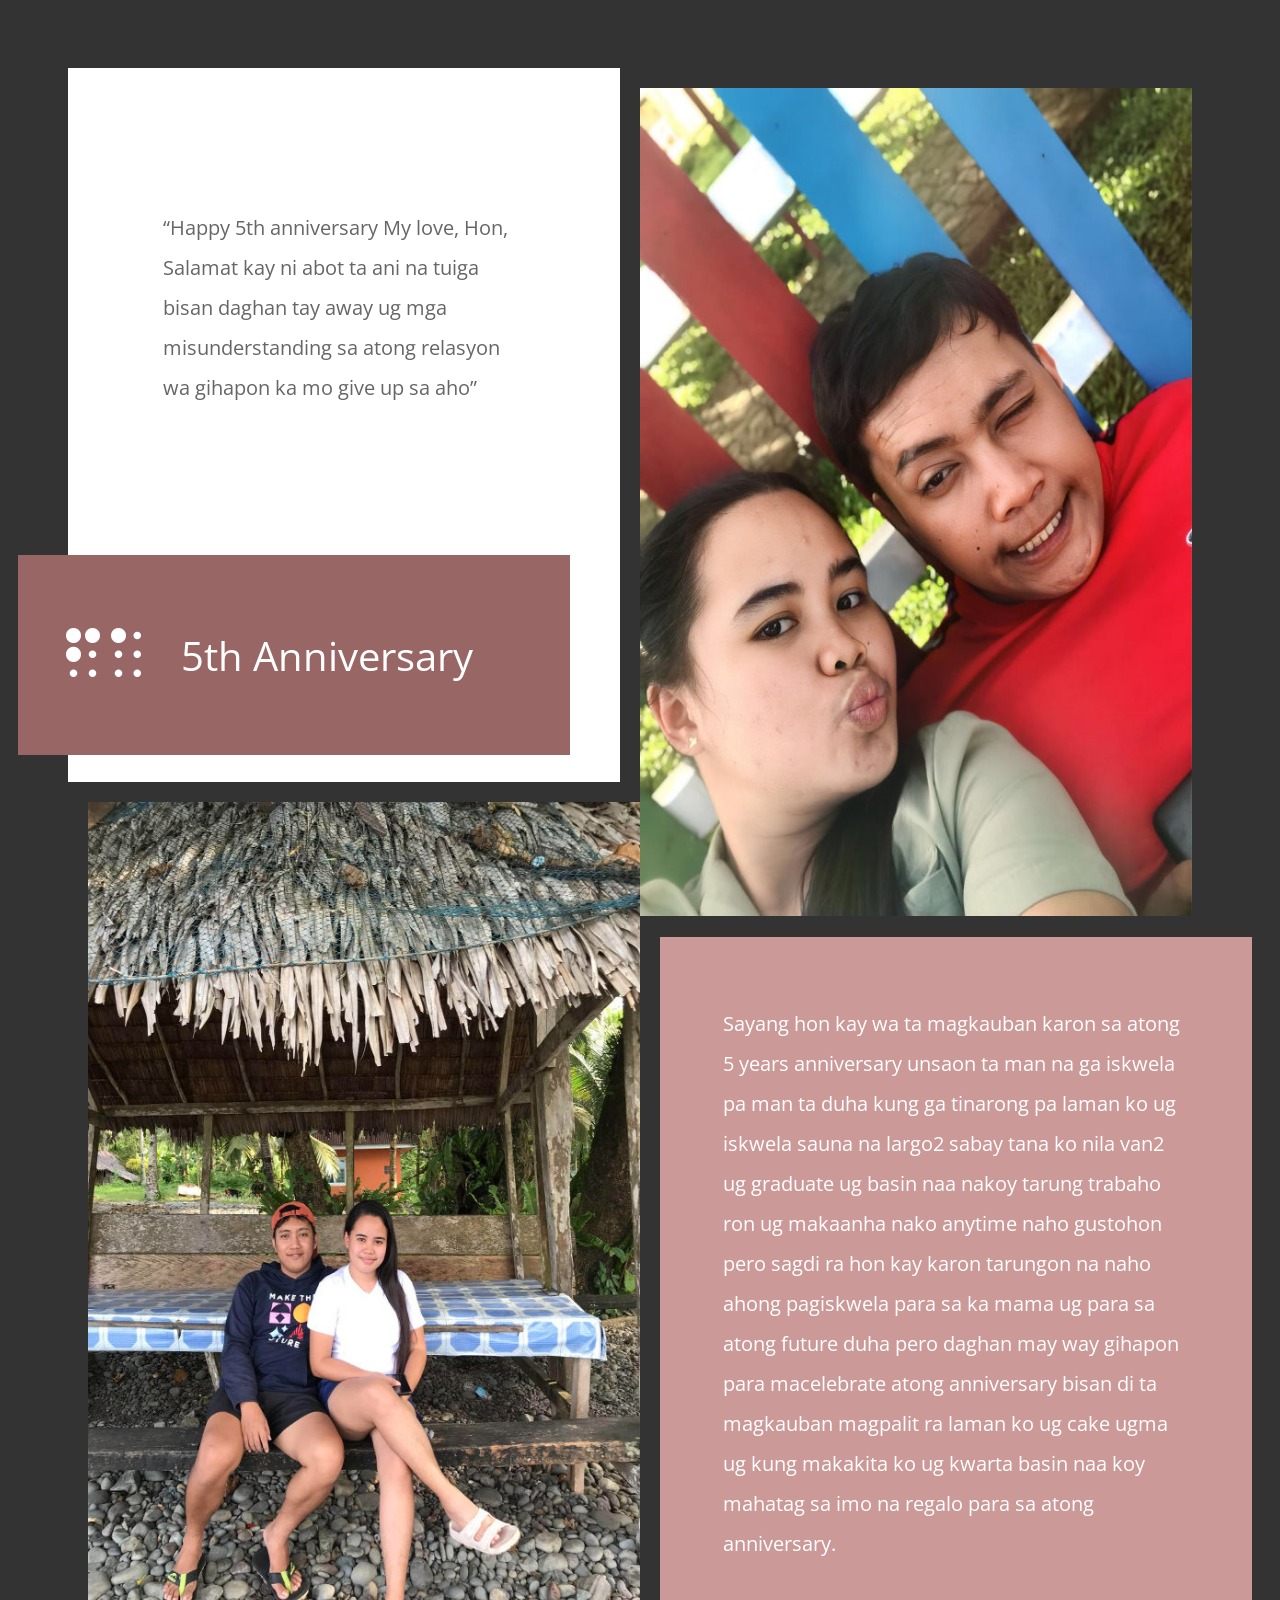
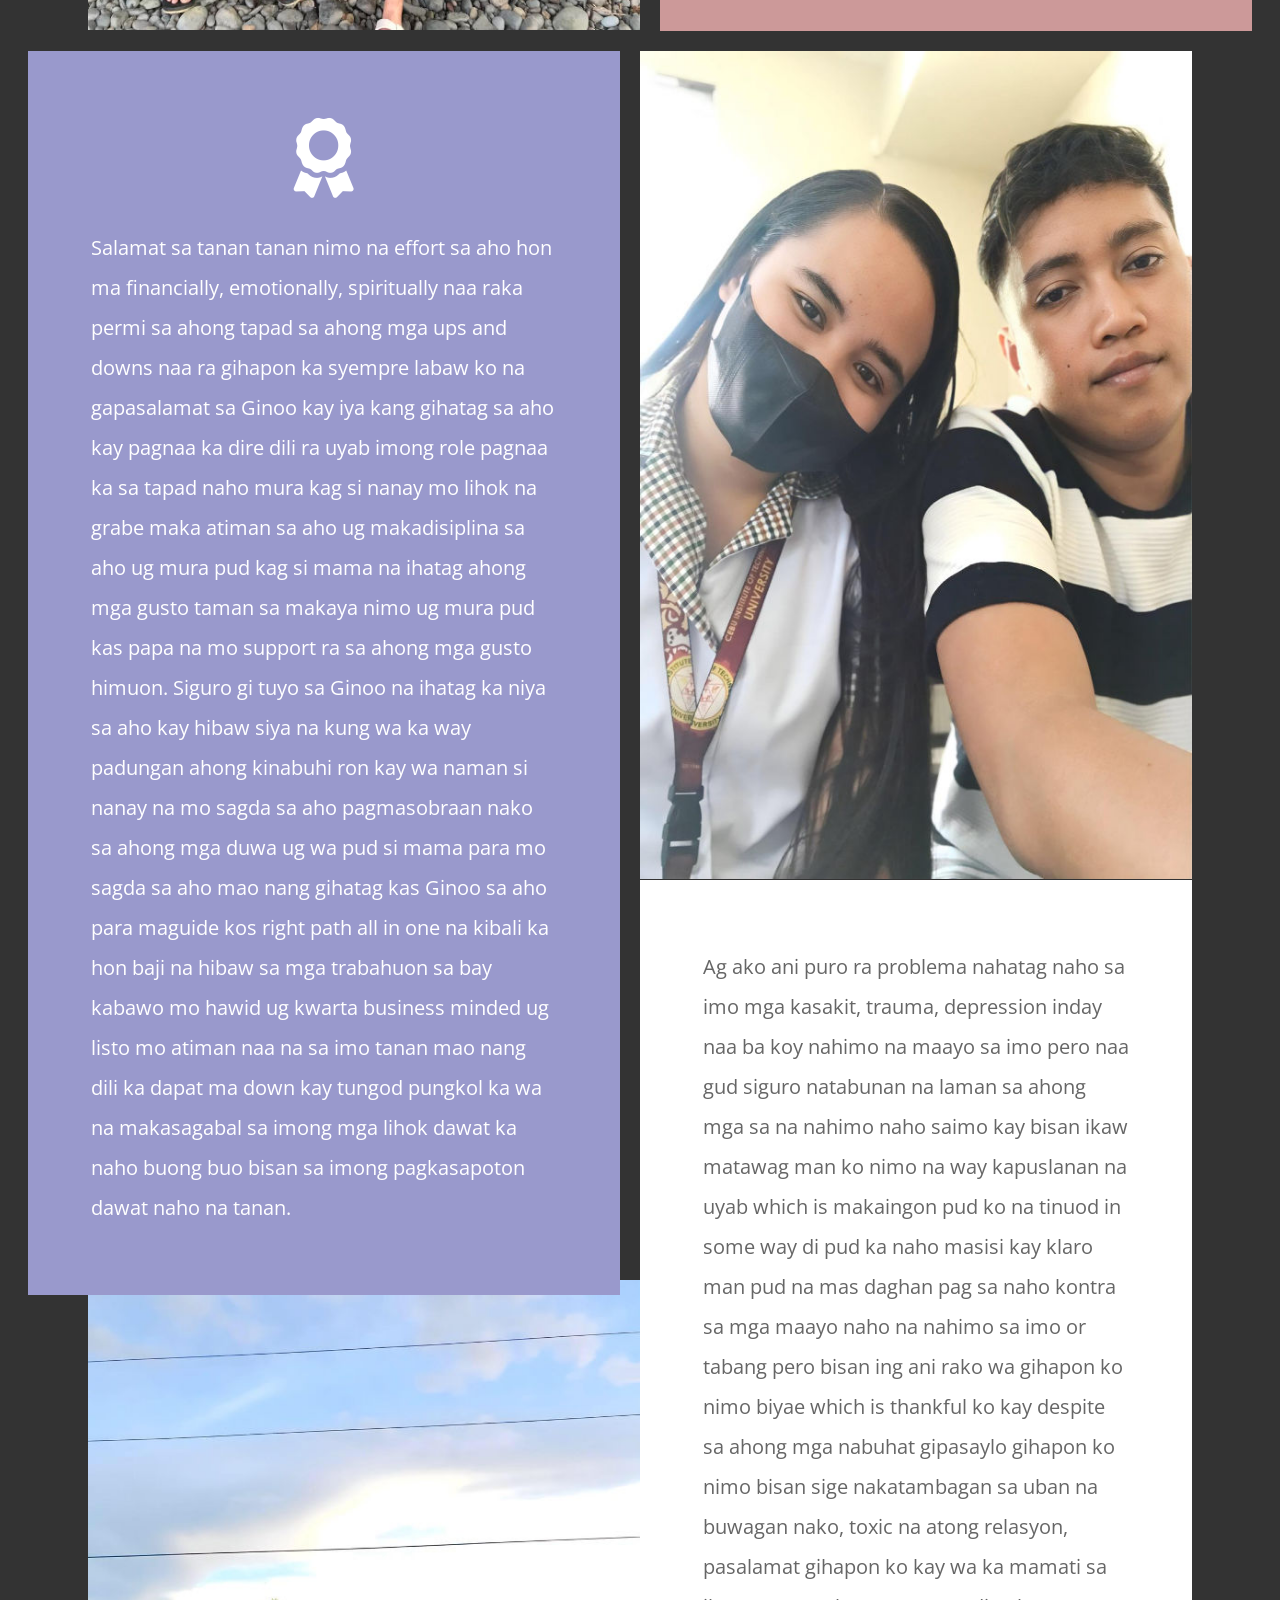
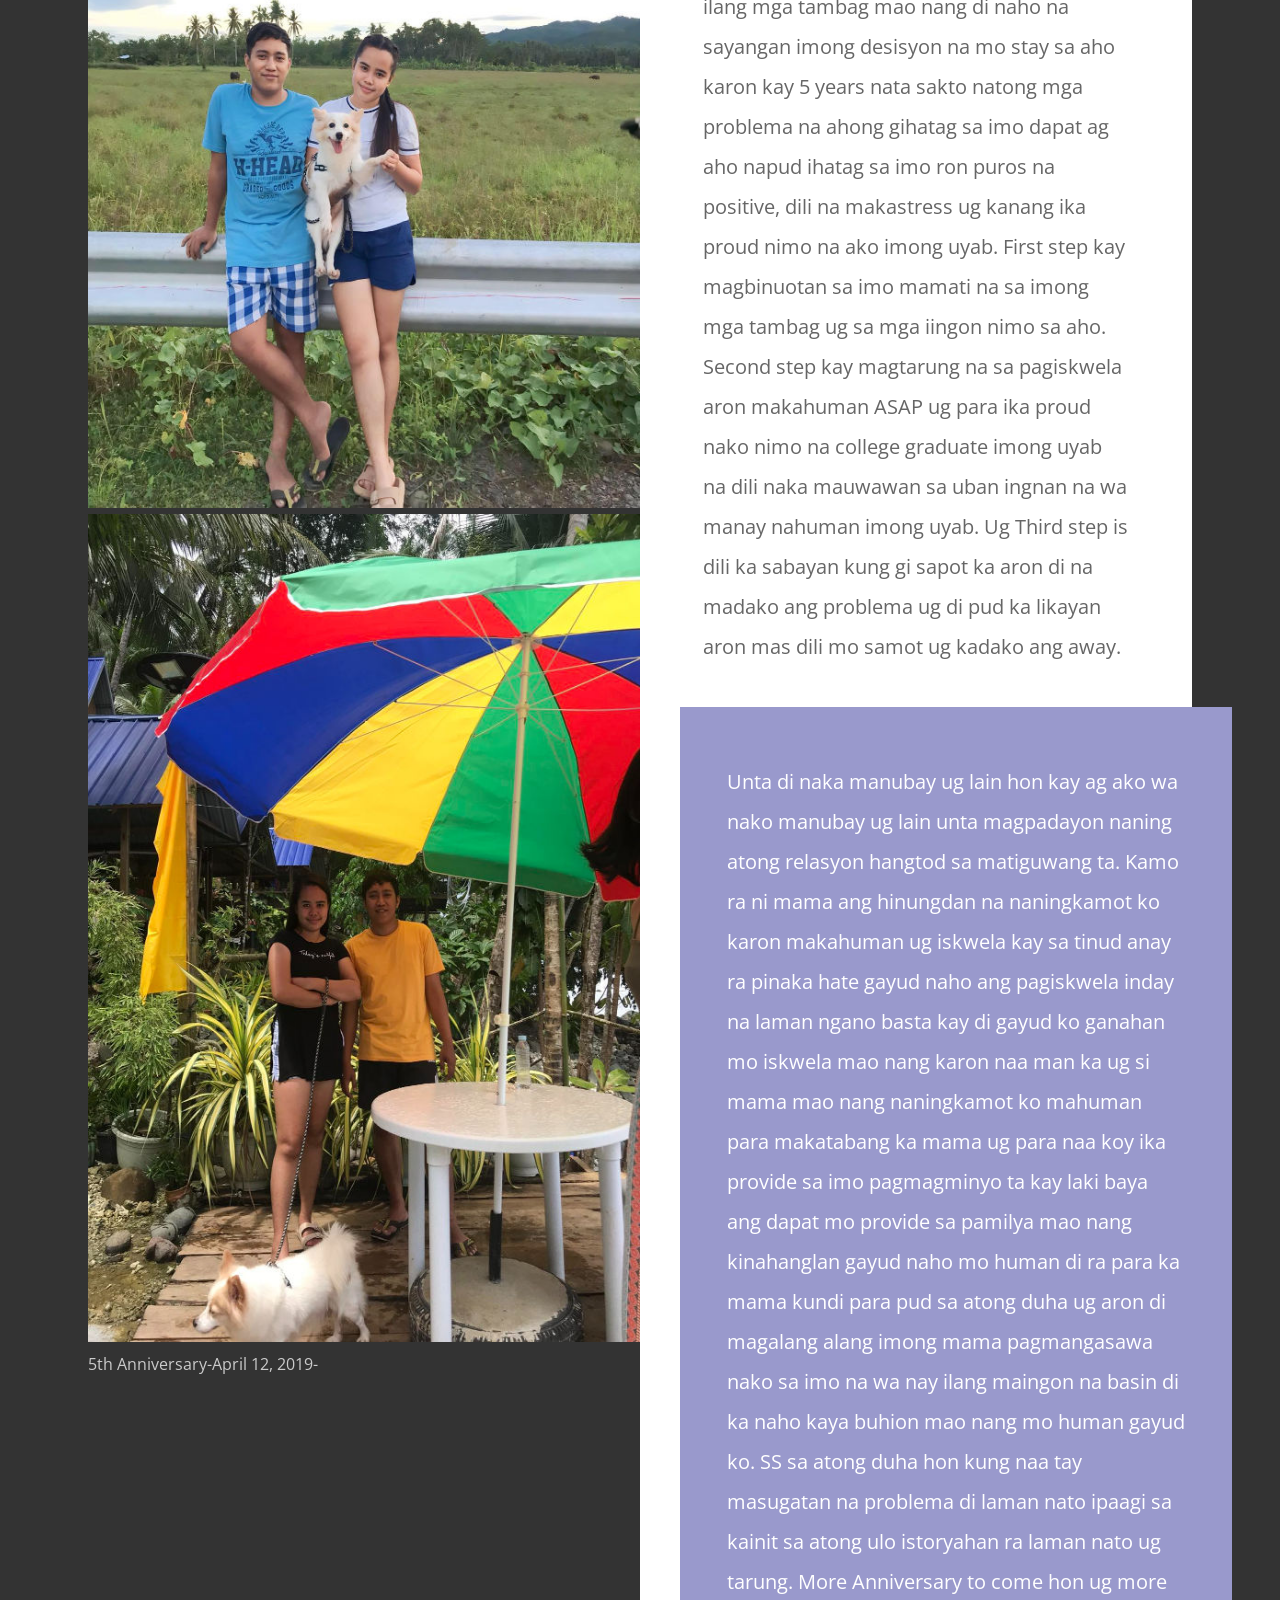
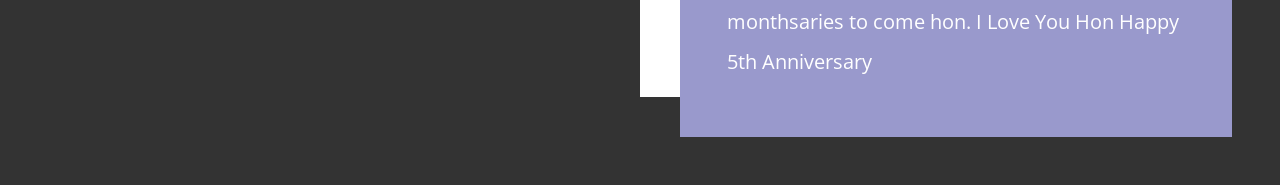
==== commit 9e5f0d08: "modification on footer" ====
--- a/index.html
+++ b/index.html
@@ -41,11 +41,11 @@
             <img src="img/jen5.jpg" alt="Image" class="tm-img-left">
         </div>
         <div class="tm-footer" id="tmFooter" data-desktop-seq-no="5" data-mobile-seq-no="9">
-            <footer>
+            
                 
                 <p>5th Anniversary </p>
                 <p>-April 12, 2019-</p>
-            </footer>
+            
         </div>
         <div class="item" data-desktop-seq-no="6" data-mobile-seq-no="2">
             <img src="img/jen3.jpg" alt="Image">
